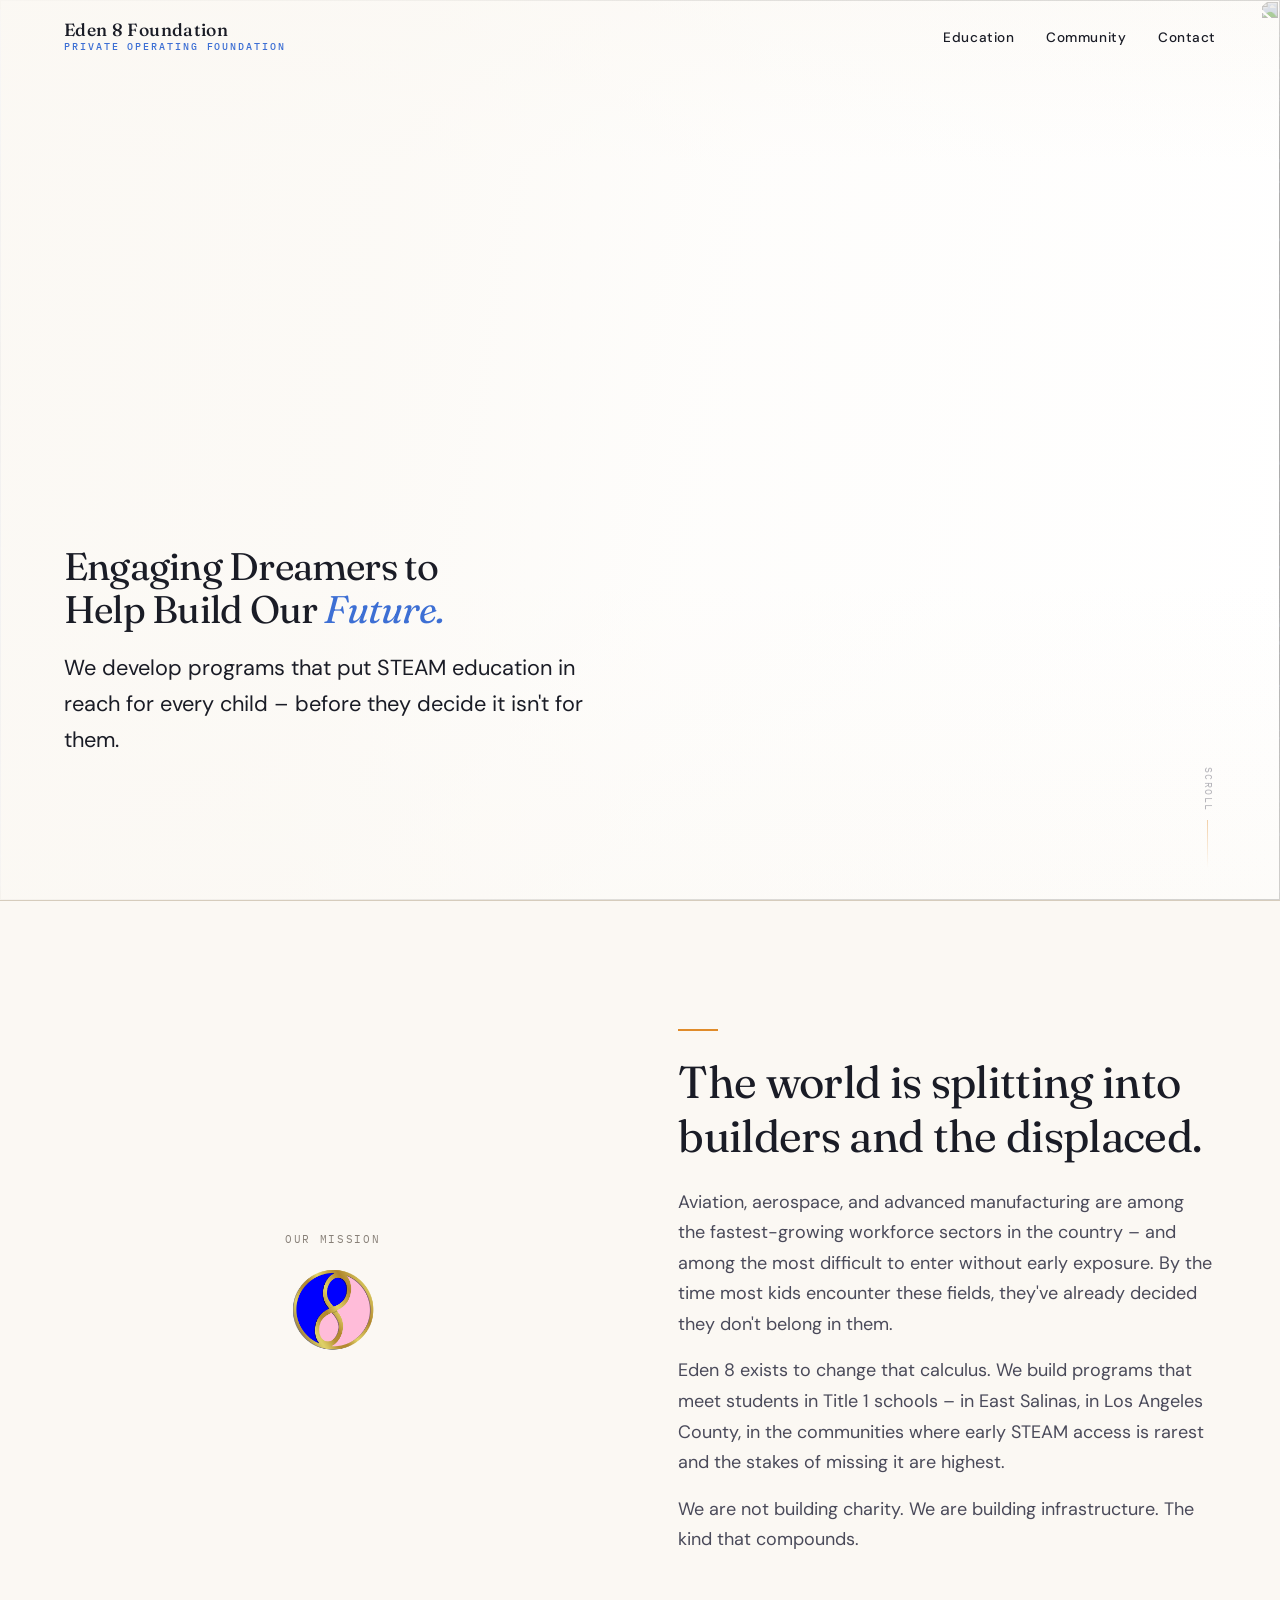
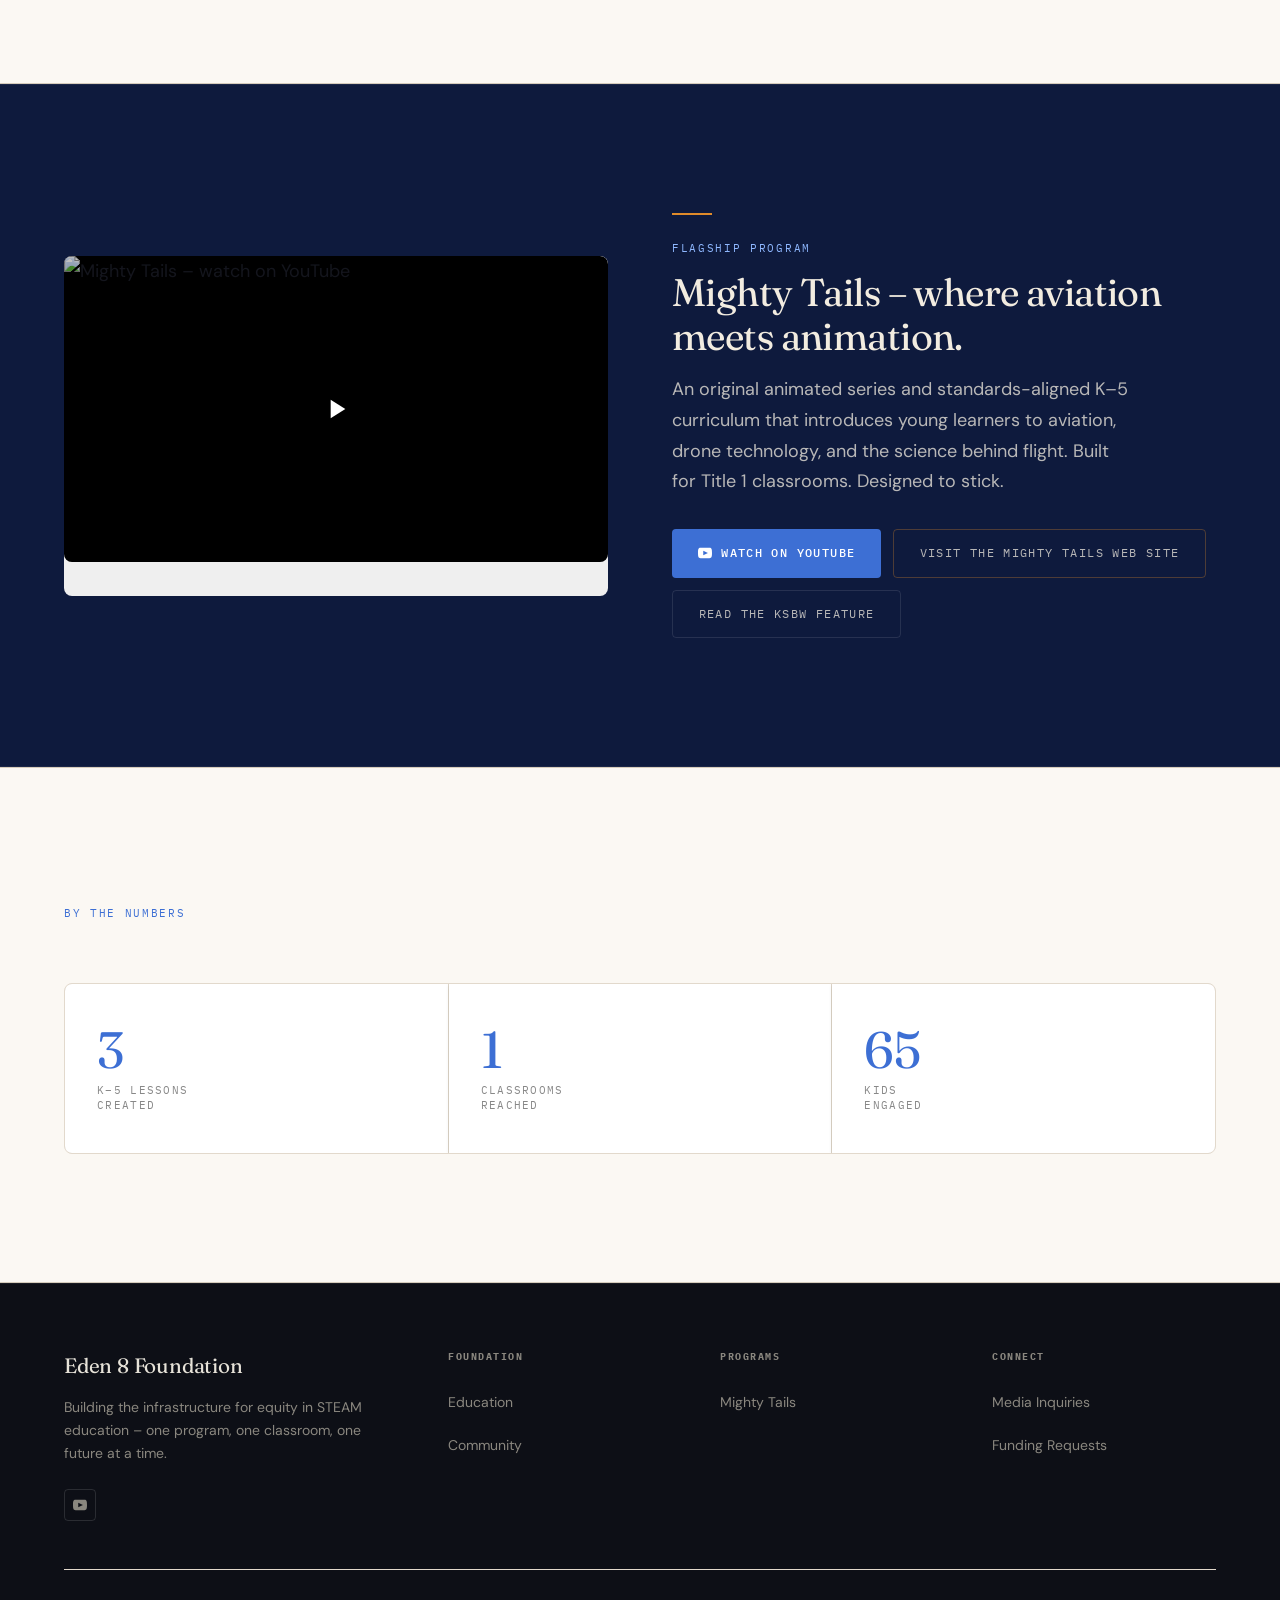
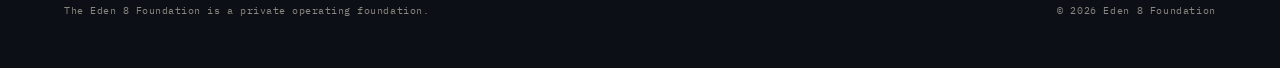
==== index.html @ 9e82f97e "Replace all em dashes with en dashes across all pages" ====
<!DOCTYPE html>
<html lang="en" data-theme="light">
<head>
  <meta charset="UTF-8" />
  <meta http-equiv="Cache-Control" content="no-cache, no-store, must-revalidate" />
  <meta http-equiv="Pragma" content="no-cache" />
  <meta http-equiv="Expires" content="0" />
  <meta name="viewport" content="width=device-width, initial-scale=1.0" />
  <title>Eden 8 Foundation – Building the Infrastructure for Equity in STEAM</title>
  <meta name="description" content="The Eden 8 Foundation is a private operating foundation developing programs to close the social equity gap in STEAM education. Home of Mighty Tails." />
  <link rel="canonical" href="https://j0nmichal.github.io/Eden8-dev-site/" />

  <!-- Open Graph -->
  <meta property="og:type" content="website" />
  <meta property="og:url" content="https://j0nmichal.github.io/Eden8-dev-site/" />
  <meta property="og:title" content="Eden 8 Foundation – Building the Infrastructure for Equity in STEAM" />
  <meta property="og:description" content="The Eden 8 Foundation is a private operating foundation developing programs to close the social equity gap in STEAM education. Home of Mighty Tails." />
  <meta property="og:image" content="https://j0nmichal.github.io/Eden8-dev-site/assets/images/og-home.jpg" />
  <meta property="og:site_name" content="Eden 8 Foundation" />

  <!-- Twitter Card -->
  <meta name="twitter:card" content="summary_large_image" />
  <meta name="twitter:title" content="Eden 8 Foundation – Building the Infrastructure for Equity in STEAM" />
  <meta name="twitter:description" content="The Eden 8 Foundation is a private operating foundation developing programs to close the social equity gap in STEAM education. Home of Mighty Tails." />
  <meta name="twitter:image" content="https://j0nmichal.github.io/Eden8-dev-site/assets/images/og-home.jpg" />

  <!-- JSON-LD: Organization -->
  <script type="application/ld+json">
  {
    "@context": "https://schema.org",
    "@type": "Organization",
    "name": "Eden 8 Foundation",
    "alternateName": "Eden8 Foundation",
    "url": "https://j0nmichal.github.io/Eden8-dev-site/",
    "description": "The Eden 8 Foundation is a private operating foundation developing programs to close the social equity gap in STEAM education. Home of Mighty Tails, an animated educational series for K–5 students in Title 1 schools.",
    "foundingDate": "2023",
    "areaServed": ["Monterey County, CA", "Los Angeles County, CA"],
    "knowsAbout": ["STEAM education", "aviation education", "education equity", "Title 1 schools"],
    "sameAs": [
      "https://www.youtube.com/@TheEden8Foundation"
    ],
    "contactPoint": [
      { "@type": "ContactPoint", "email": "press@eden8foundation.org", "contactType": "Press" },
      { "@type": "ContactPoint", "email": "education@eden8foundation.org", "contactType": "Education" },
      { "@type": "ContactPoint", "email": "partners@eden8foundation.org", "contactType": "Partnerships" }
    ],
    "subOrganization": {
      "@type": "CreativeWork",
      "name": "Mighty Tails",
      "url": "https://www.mightytails.education",
      "description": "Animated STEAM education series for K–5 students in Title 1 schools, focusing on aviation, aerospace, and workforce readiness."
    }
  }
  </script>

  <link rel="stylesheet" href="css/styles.css?v=19" />
  <link rel="icon" type="image/svg+xml" href="assets/favicon.svg" />
</head>
<body>

  <!-- ============================================================
       NAVIGATION
       ============================================================ -->
  <header>
    <nav class="nav" aria-label="Main navigation">
      <div class="container nav__inner">
        <a href="index.html" class="nav__logo" aria-label="Eden 8 Foundation home">
          Eden 8 Foundation
          <span>Private Operating Foundation</span>
        </a>
        <ul class="nav__links" role="list">
          <li><a href="education.html">Education</a></li>
          <li><a href="community.html">Community</a></li>
          <li><a href="contact.html">Contact</a></li>
        </ul>
        <button class="nav__toggle" aria-label="Toggle navigation" aria-expanded="false">
          <span></span><span></span><span></span>
        </button>
      </div>
    </nav>
  </header>

  <main>

    <!-- ============================================================
         HERO
         ============================================================ -->
    <section class="hero" aria-label="Hero">
      <!-- Background photo -->
      <div class="hero__bg" aria-hidden="true">
        <img
          src="assets/images/AdobeStock_597394517.jpeg"
          alt=""
          class="hero__bg-img"
          fetchpriority="high"
        />
        <div class="hero__bg-overlay"></div>
      </div>
      <!-- Particle layer on top of photo -->
      <canvas id="hero-canvas" aria-hidden="true"></canvas>
      <div class="container">
        <div class="hero__content">
          <h1 class="hero__headline">
            Engaging Dreamers to<br/>
            Help Build Our <em>Future.</em>
          </h1>
          <p class="hero__mission">
            We develop programs that put STEAM education in reach for every child – before they decide it isn't for them.
          </p>
        </div>
      </div>
      <div class="hero__scroll" aria-hidden="true">
        <span>Scroll</span>
      </div>
    </section>

    <!-- ============================================================
         MISSION BLOCK
         ============================================================ -->
    <section class="mission" aria-labelledby="mission-heading">
      <div class="container">
        <div class="mission__grid">
          <div class="mission__label-block">
            <span class="label">Our Mission</span>
            <img src="assets/images/TEF_Icon_small.png" alt="" class="mission__logo" aria-hidden="true" />
          </div>
          <div class="mission__body fade-up">
            <span class="rule-warm" aria-hidden="true"></span>
            <h2 id="mission-heading">The world is splitting into builders and the displaced.</h2>
            <p>
              Aviation, aerospace, and advanced manufacturing are among the fastest-growing workforce sectors in the country – and among the most difficult to enter without early exposure. By the time most kids encounter these fields, they've already decided they don't belong in them.
            </p>
            <p>
              Eden 8 exists to change that calculus. We build programs that meet students in Title 1 schools – in East Salinas, in Los Angeles County, in the communities where early STEAM access is rarest and the stakes of missing it are highest.
            </p>
            <p>
              We are not building charity. We are building infrastructure. The kind that compounds.
            </p>
          </div>
        </div>
      </div>
    </section>

    <!-- ============================================================
         PROGRAM SPOTLIGHT – MIGHTY TAILS
         ============================================================ -->
    <section class="spotlight" id="program" aria-labelledby="spotlight-heading">
      <div class="container">
        <div class="spotlight__inner">
          <div class="spotlight__media fade-up">
            <a href="https://youtu.be/93r0tbreb2U" target="_blank" rel="noopener" class="yt-thumb" aria-label="Watch Mighty Tails on YouTube">
              <img src="https://img.youtube.com/vi/93r0tbreb2U/maxresdefault.jpg" alt="Mighty Tails – watch on YouTube" loading="lazy" />
              <div class="yt-thumb__play" aria-hidden="true">
                <svg xmlns="http://www.w3.org/2000/svg" viewBox="0 0 24 24" fill="currentColor" width="28" height="28"><path d="M8 5v14l11-7z"/></svg>
              </div>
            </a>
          </div>
          <div class="spotlight__content fade-up fade-up-delay-2">
            <span class="spotlight__amber-rule" aria-hidden="true"></span>
            <span class="label label--accent" style="margin-block-end: 0.75rem; display: block;">Flagship Program</span>
            <h2 id="spotlight-heading">Mighty Tails – where aviation meets animation.</h2>
            <p>
              An original animated series and standards-aligned K–5 curriculum that introduces young learners to aviation, drone technology, and the science behind flight. Built for Title 1 classrooms. Designed to stick.
            </p>
            <div class="spotlight__ctas">
              <a href="https://www.youtube.com/@TheEden8Foundation" target="_blank" rel="noopener" class="btn btn--primary">
                <svg xmlns="http://www.w3.org/2000/svg" viewBox="0 0 24 24" fill="currentColor" aria-hidden="true"><path d="M19.615 3.184c-3.604-.246-11.631-.245-15.23 0-3.897.266-4.356 2.62-4.385 8.816.029 6.185.484 8.549 4.385 8.816 3.6.245 11.626.246 15.23 0 3.897-.266 4.356-2.62 4.385-8.816-.029-6.185-.484-8.549-4.385-8.816zm-10.615 12.816v-8l8 3.993-8 4.007z"/></svg>
                Watch on YouTube
              </a>
              <a href="https://www.mightytails.education" target="_blank" rel="noopener" class="btn btn--outline">
                Visit the Mighty Tails Web Site
              </a>
              <a href="https://www.ksbw.com" target="_blank" rel="noopener" class="btn btn--ghost">
                Read the KSBW Feature
              </a>
            </div>
          </div>
        </div>
      </div>
    </section>

    <!-- ============================================================
         BY THE NUMBERS
         ============================================================ -->
    <section class="stats" aria-labelledby="stats-heading">
      <div class="container">
        <div class="stats__header fade-up">
          <span class="label label--accent">By the Numbers</span>
        </div>
        <div class="stats__grid fade-up fade-up-delay-1" role="list">
          <div class="stat-card" role="listitem">
            <div class="stat-card__value">3</div>
            <div class="stat-card__label">K–5 Lessons<br/>Created</div>
          </div>
          <div class="stat-card" role="listitem">
            <div class="stat-card__value">1</div>
            <div class="stat-card__label">Classrooms<br/>Reached</div>
          </div>
          <div class="stat-card" role="listitem">
            <div class="stat-card__value">65</div>
            <div class="stat-card__label">Kids<br/>Engaged</div>
          </div>
        </div>
      </div>
    </section>


  </main>

  <!-- ============================================================
       FOOTER
       ============================================================ -->
  <footer class="footer" aria-label="Site footer">
    <div class="container">
      <div class="footer__inner">
        <div class="footer__brand">
          <h3>Eden 8 Foundation</h3>
          <p>Building the infrastructure for equity in STEAM education – one program, one classroom, one future at a time.</p>
          <nav class="footer__social" aria-label="Social links">
            <a href="https://www.youtube.com/@TheEden8Foundation" target="_blank" rel="noopener" aria-label="YouTube">
              <svg xmlns="http://www.w3.org/2000/svg" viewBox="0 0 24 24" fill="currentColor" width="14" height="14" aria-hidden="true"><path d="M19.615 3.184c-3.604-.246-11.631-.245-15.23 0-3.897.266-4.356 2.62-4.385 8.816.029 6.185.484 8.549 4.385 8.816 3.6.245 11.626.246 15.23 0 3.897-.266 4.356-2.62 4.385-8.816-.029-6.185-.484-8.549-4.385-8.816zm-10.615 12.816v-8l8 3.993-8 4.007z"/></svg>
            </a>
            <!-- Add LinkedIn/Instagram/X links once accounts are confirmed -->
          </nav>
        </div>
        <nav class="footer__nav" aria-label="Foundation">
          <h4>Foundation</h4>
          <ul role="list">
            <li><a href="education.html">Education</a></li>
            <li><a href="community.html">Community</a></li>
          </ul>
        </nav>
        <nav class="footer__nav" aria-label="Programs">
          <h4>Programs</h4>
          <ul role="list">
            <li><a href="https://www.mightytails.education" target="_blank" rel="noopener">Mighty Tails</a></li>
          </ul>
        </nav>
        <nav class="footer__nav" aria-label="Connect">
          <h4>Connect</h4>
          <ul role="list">
            <li><a href="contact.html#media">Media Inquiries</a></li>
            <li><a href="contact.html#funding">Funding Requests</a></li>
          </ul>
        </nav>
      </div>
      <div class="footer__bottom">
        <p class="footer__legal">
          The Eden 8 Foundation is a private operating foundation.
        </p>
        <p class="footer__copy">© 2026 Eden 8 Foundation</p>
      </div>
    </div>
  </footer>

  <script src="js/main.js?v=6" defer></script>
</body>
</html>
---- css/styles.css ----
/* ============================================================
   Eden 8 Foundation — Design System
   ============================================================ */

/* --- Fonts --- */
@import url('https://fonts.googleapis.com/css2?family=Fraunces:ital,opsz,wght@0,9..144,300;0,9..144,400;0,9..144,500;0,9..144,600;1,9..144,300;1,9..144,400&family=DM+Sans:wght@300;400;500;600&family=IBM+Plex+Mono:wght@400;500&display=swap');

/* --- Tokens --- */
:root {
  --bg-primary:     #0D0F16;
  --bg-secondary:   #12141D;
  --bg-surface:     #181B27;
  --bg-surface-alt: #1E2133;

  /* Light section palette */
  --bg-light:       #FBF8F3;
  --bg-light-alt:   #F4EFE6;

  --accent-eden:    #3D6FD4;   /* brighter, more confident blue */
  --accent-warm:    #E08B2A;   /* richer amber */
  --accent-gold:    #F5C842;   /* hopeful yellow — used sparingly for joy moments */
  --accent-dim:     rgba(61, 111, 212, 0.12);

  --text-primary:   #E6E2D8;
  --text-secondary: #8A877F;
  --text-cream:     #F2ECE0;
  --text-muted:     #545260;

  /* Light section text */
  --text-dark:      #1A1C26;
  --text-dark-sub:  #4A4A5A;

  --rule:           #1C1F2E;
  --rule-light:     #E2D9CC;
  --rule-warm:      rgba(224, 139, 42, 0.4);

  --font-display:   'Fraunces', Georgia, serif;
  --font-body:      'DM Sans', system-ui, sans-serif;
  --font-mono:      'IBM Plex Mono', 'Courier New', monospace;

  --max-w:          1280px;
  --gutter:         clamp(1.5rem, 5vw, 4rem);
  --section-gap:    clamp(5rem, 10vw, 9rem);

  --ease-out:       cubic-bezier(0.22, 1, 0.36, 1);
  --ease-in-out:    cubic-bezier(0.45, 0, 0.55, 1);

  --radius-sm:      4px;
  --radius-md:      8px;
  --radius-lg:      16px;
}

/* --- Light theme overrides --- */
[data-theme="light"] {
  --bg-primary:     #FFFFFF;
  --bg-secondary:   #F5F5F5;
  --bg-surface:     #EFEFEF;
  --bg-surface-alt: #E5E5E5;

  --bg-light:       #FFFFFF;
  --bg-light-alt:   #FBF8F3;

  --text-primary:   #1A1C26;
  --text-secondary: #4A4A5A;
  --text-cream:     #1A1C26;
  --text-muted:     #888078;

  --text-dark:      #1A1C26;
  --text-dark-sub:  #4A4A5A;

  --rule:           #E2D9CC;
  --rule-light:     #D6CCBC;
  --rule-warm:      rgba(224, 139, 42, 0.3);
}

[data-theme="light"] .section--alt,
[data-theme="light"] .spotlight {
  /* Re-scope text tokens to cream values for dark navy backgrounds */
  --text-cream:     #F2ECE0;
  --text-primary:   #F2ECE0;
  --text-secondary: rgba(242, 236, 224, 0.75);
  --text-muted:     rgba(242, 236, 224, 0.5);
  --text-dark:      #F2ECE0;
  --text-dark-sub:  rgba(242, 236, 224, 0.75);
  --bg-primary:     rgba(255, 255, 255, 0.06);
  --rule:           rgba(255, 255, 255, 0.1);
}

[data-theme="light"] .section--alt { background: #0E1A3D; }

/* Labels on dark navy sections: use lighter blue for contrast */
[data-theme="light"] .section--alt .label--accent,
[data-theme="light"] .spotlight .label--accent {
  color: #8FB8FF;
  border-color: rgba(143, 184, 255, 0.25);
}

[data-theme="light"] .nav.scrolled {
  background: rgba(251, 248, 243, 0.94);
}

[data-theme="light"] .nav__logo,
[data-theme="light"] .nav__links a {
  color: var(--text-dark);
}

/* Interior pages have dark navy heroes — flip nav to cream */
[data-theme="light"] body.dark-hero .nav__logo,
[data-theme="light"] body.dark-hero .nav__links a {
  color: #F2ECE0;
}
[data-theme="light"] body.dark-hero .nav__logo span {
  color: rgba(242, 236, 224, 0.55);
}

/* Scrolled nav has cream background — use dark text */
[data-theme="light"] .nav.scrolled .nav__logo,
[data-theme="light"] .nav.scrolled .nav__links a {
  color: var(--text-dark);
}
[data-theme="light"] .nav.scrolled .nav__logo span {
  color: var(--accent-eden);
}

[data-theme="light"] .nav__toggle span {
  background: var(--text-primary);
}

[data-theme="light"] .hero__bg-overlay {
  background:
    linear-gradient(
      100deg,
      rgba(251, 248, 243, 0.92) 0%,
      rgba(251, 248, 243, 0.75) 30%,
      rgba(251, 248, 243, 0.3) 55%,
      rgba(251, 248, 243, 0.0) 100%
    ),
    linear-gradient(
      to bottom,
      rgba(251, 248, 243, 0.55) 0%,
      transparent 18%
    ),
    linear-gradient(
      to top,
      rgba(251, 248, 243, 0.5) 0%,
      transparent 35%
    );
}

[data-theme="light"] .hero__headline,
[data-theme="light"] .hero__mission {
  color: #1A1C26;
  text-shadow: 0 1px 20px rgba(255,255,255,0.4);
}

[data-theme="light"] .mission__body h2 { color: var(--text-dark); }
[data-theme="light"] .mission__body p  { color: var(--text-dark-sub); }
[data-theme="light"] .mission__number  { color: var(--bg-surface); }

[data-theme="light"] .person-card {
  background: #fff;
  border-color: var(--rule);
}

[data-theme="light"] .person-card__photo { background: var(--bg-secondary); }
[data-theme="light"] .person-card__name  { color: var(--text-dark); }
[data-theme="light"] .person-card__bio   { color: var(--text-dark-sub); }

/* Footer stays dark regardless of theme */
[data-theme="light"] .footer {
  background: #0D0F16;
  border-top-color: rgba(255,255,255,0.06);
}
[data-theme="light"] .footer__brand h3 { color: #E6E2D8; }
[data-theme="light"] .footer__brand p  { color: #8A877F; }
[data-theme="light"] .footer__nav h4   { color: #8A877F; }
[data-theme="light"] .footer__nav a    { color: #8A877F; }
[data-theme="light"] .footer__social a { border-color: rgba(255,255,255,0.12); color: #8A877F; }
[data-theme="light"] .footer__legal,
[data-theme="light"] .footer__copy     { color: #8A877F; }

[data-theme="light"] .stat-card {
  background: #fff;
  box-shadow: 0 1px 4px rgba(0,0,0,0.08);
}

[data-theme="light"] .feature-card { background: #fff; --text-dark: #1A1C26; --text-dark-sub: rgba(26,28,38,0.65); }
[data-theme="light"] .feature-card h3 { color: #1A1C26; }
[data-theme="light"] .feature-card p  { color: rgba(26,28,38,0.65); }

[data-theme="light"] .contact-pathway { background: #fff; }
[data-theme="light"] .contact-pathway h3 { color: var(--text-dark); }
[data-theme="light"] .contact-pathway p  { color: var(--text-dark-sub); }

[data-theme="light"] .form-group input,
[data-theme="light"] .form-group select,
[data-theme="light"] .form-group textarea {
  background: #fff;
  border-color: var(--rule);
  color: var(--text-dark);
}

[data-theme="light"] .btn--ghost {
  border-color: var(--rule);
  color: var(--text-dark-sub);
}

[data-theme="light"] .page-hero h1 { color: #F2ECE0; }
[data-theme="light"] .page-hero__sub { color: rgba(242, 236, 224, 0.8); }
[data-theme="light"] .page-hero::before {
  background: linear-gradient(90deg, transparent, var(--accent-eden), transparent);
}

/* Theme transition */
body, .nav, .mission, .spotlight, .stats, .leadership,
.footer, .person-card, .stat-card, .feature-card,
.hero__bg-overlay, .section, .contact-pathway,
.form-group input, .form-group select, .form-group textarea {
  transition: background-color 0.35s ease, color 0.35s ease, border-color 0.35s ease;
}

/* --- Reset --- */
*, *::before, *::after { box-sizing: border-box; margin: 0; padding: 0; }
html { scroll-behavior: smooth; -webkit-font-smoothing: antialiased; }
body {
  background: var(--bg-primary);
  color: var(--text-primary);
  font-family: var(--font-body);
  font-size: clamp(1rem, 1.05rem + 0.1vw, 1.125rem);
  line-height: 1.7;
  overflow-x: hidden;
}
img, video { display: block; max-width: 100%; }
a { color: inherit; text-decoration: none; }
button { cursor: pointer; border: none; background: none; font: inherit; }

/* --- Utility --- */
.container {
  width: 100%;
  max-width: var(--max-w);
  margin-inline: auto;
  padding-inline: var(--gutter);
}

.label {
  font-family: var(--font-mono);
  font-size: 0.7rem;
  letter-spacing: 0.15em;
  text-transform: uppercase;
  color: var(--text-muted);
}

.label--accent { color: var(--accent-eden); }
.label--warm   { color: var(--accent-warm); }

.rule-warm {
  display: block;
  width: 2.5rem;
  height: 2px;
  background: var(--accent-warm);
  margin-block-end: 1.5rem;
}

.sr-only {
  position: absolute; width: 1px; height: 1px;
  padding: 0; margin: -1px; overflow: hidden;
  clip: rect(0,0,0,0); white-space: nowrap; border: 0;
}

/* --- Theme toggle button --- */
.theme-toggle {
  display: flex;
  align-items: center;
  gap: 0.45rem;
  padding: 0.45rem 0.85rem;
  border-radius: 2rem;
  border: 1px solid rgba(255,255,255,0.22);
  background: rgba(255,255,255,0.10);
  color: #E6E2D8;
  cursor: pointer;
  font-family: var(--font-mono);
  font-size: 0.62rem;
  letter-spacing: 0.1em;
  text-transform: uppercase;
  white-space: nowrap;
  flex-shrink: 0;
  transition: border-color 0.2s, background 0.2s, color 0.2s;
}

.theme-toggle:hover {
  border-color: var(--accent-warm);
  color: var(--accent-warm);
  background: rgba(224,139,42,0.12);
}

.theme-toggle svg { width: 13px; height: 13px; pointer-events: none; flex-shrink: 0; }

/* Show correct icon + label per theme */
.theme-toggle .icon-moon  { display: block; }
.theme-toggle .icon-sun   { display: none; }
.theme-toggle .lbl-dark   { display: inline; }
.theme-toggle .lbl-light  { display: none; }

[data-theme="light"] .theme-toggle .icon-moon  { display: none; }
[data-theme="light"] .theme-toggle .icon-sun   { display: block; }
[data-theme="light"] .theme-toggle .lbl-dark   { display: none; }
[data-theme="light"] .theme-toggle .lbl-light  { display: inline; }

[data-theme="light"] .theme-toggle {
  border-color: rgba(0,0,0,0.18);
  background: rgba(0,0,0,0.06);
  color: #1A1C26;
}
[data-theme="light"] .theme-toggle:hover {
  border-color: var(--accent-eden);
  color: var(--accent-eden);
  background: rgba(61,111,212,0.08);
}

/* --- Navigation --- */
.nav {
  position: fixed;
  top: 0; left: 0; right: 0;
  z-index: 100;
  padding-block: 1.25rem;
  transition: background 0.4s var(--ease-out), border-color 0.4s;
  border-bottom: 1px solid transparent;
}

.nav.scrolled {
  background: rgba(13, 15, 22, 0.92);
  backdrop-filter: blur(12px);
  -webkit-backdrop-filter: blur(12px);
  border-color: var(--rule);
}

.nav__inner {
  display: flex;
  align-items: center;
  justify-content: space-between;
  gap: 2rem;
}

.nav__logo {
  font-family: var(--font-display);
  font-size: 1.1rem;
  font-weight: 500;
  letter-spacing: 0.02em;
  color: var(--text-primary);
  display: flex;
  flex-direction: column;
  line-height: 1.1;
}

.nav__logo span {
  font-family: var(--font-mono);
  font-size: 0.6rem;
  letter-spacing: 0.2em;
  text-transform: uppercase;
  color: var(--accent-eden);
  margin-block-start: 0.15rem;
}

.nav__links {
  display: flex;
  align-items: center;
  gap: 2rem;
  list-style: none;
}

.nav__links a {
  font-size: 0.85rem;
  font-weight: 500;
  letter-spacing: 0.04em;
  color: var(--text-secondary);
  transition: color 0.2s;
  position: relative;
}

.nav__links a::after {
  content: '';
  position: absolute;
  bottom: -3px; left: 0; right: 0;
  height: 1px;
  background: #F4A7C3;
  transform: scaleX(0);
  transform-origin: left;
  transition: transform 0.3s var(--ease-out);
}

.nav__links a:hover,
.nav__links a.active { color: var(--text-primary); }
.nav__links a:hover::after,
.nav__links a.active::after { transform: scaleX(1); }

.nav__cta {
  font-family: var(--font-mono);
  font-size: 0.7rem;
  letter-spacing: 0.12em;
  text-transform: uppercase;
  padding: 0.6rem 1.2rem;
  border: 1px solid var(--accent-eden);
  color: var(--accent-eden);
  border-radius: var(--radius-sm);
  transition: background 0.2s, color 0.2s;
}

.nav__cta:hover {
  background: var(--accent-eden);
  color: var(--bg-primary);
}

.nav__toggle {
  display: none;
  flex-direction: column;
  gap: 5px;
  padding: 4px;
}

.nav__toggle span {
  display: block;
  width: 22px;
  height: 1.5px;
  background: var(--text-primary);
  transition: transform 0.3s, opacity 0.3s;
}

/* --- Buttons --- */
.btn {
  display: inline-flex;
  align-items: center;
  gap: 0.6rem;
  font-family: var(--font-mono);
  font-size: 0.72rem;
  letter-spacing: 0.12em;
  text-transform: uppercase;
  padding: 0.85rem 1.6rem;
  border-radius: var(--radius-sm);
  transition: all 0.25s var(--ease-out);
  white-space: nowrap;
}

.btn--primary {
  background: var(--accent-eden);
  color: #ffffff;
  font-weight: 500;
}
.btn--primary:hover {
  background: #5585E8;
  transform: translateY(-1px);
  box-shadow: 0 8px 24px rgba(61, 111, 212, 0.4);
}

.btn--outline {
  border: 1px solid var(--rule-warm);
  color: var(--text-secondary);
}
.btn--outline:hover {
  border-color: var(--accent-warm);
  color: var(--accent-warm);
}

.btn--ghost {
  color: var(--text-secondary);
  border: 1px solid var(--bg-surface-alt);
}
.btn--ghost:hover {
  border-color: var(--accent-eden);
  color: var(--accent-eden);
}

.btn svg {
  width: 14px;
  height: 14px;
  flex-shrink: 0;
}

/* ============================================================
   HERO
   ============================================================ */
.hero {
  position: relative;
  min-height: 100svh;
  display: flex;
  flex-direction: column;
  justify-content: flex-end;
  padding-block-end: clamp(4rem, 8vw, 7rem);
  overflow: hidden;
}

/* --- Photo background --- */
.hero__bg {
  position: absolute;
  inset: 0;
  z-index: 0;
}

.hero__bg-img {
  width: 100%;
  height: 100%;
  object-fit: cover;
  object-position: 60% 25%;
  filter: brightness(0.88);
  transform: scaleX(-1);
}

.hero__bg-overlay {
  position: absolute;
  inset: 0;
  background:
    linear-gradient(
      100deg,
      rgba(10, 12, 20, 0.72) 0%,
      rgba(10, 12, 20, 0.52) 28%,
      rgba(10, 12, 20, 0.18) 55%,
      rgba(10, 12, 20, 0.0) 100%
    ),
    linear-gradient(
      to bottom,
      rgba(10, 12, 20, 0.55) 0%,
      rgba(10, 12, 20, 0.15) 15%,
      transparent 30%
    ),
    linear-gradient(
      to top,
      rgba(10, 12, 20, 0.45) 0%,
      transparent 40%
    );
}

#hero-canvas {
  position: absolute;
  inset: 0;
  width: 100%;
  height: 100%;
  pointer-events: none;
  z-index: 1;
  /* Canvas particles read as a constellation over the dark left half */
  mix-blend-mode: screen;
  opacity: 0.6;
}

.hero__content {
  position: relative;
  z-index: 2;
  max-width: 520px;
}

.hero__scroll {
  z-index: 2;
}

.hero__eyebrow {
  margin-block-end: 2rem;
  display: flex;
  align-items: center;
  gap: 1rem;
}

.hero__eyebrow::before {
  content: '';
  display: block;
  width: 2rem;
  height: 1px;
  background: var(--accent-warm);
}

.hero__headline {
  font-family: var(--font-display);
  font-size: clamp(1.75rem, 3vw, 2.75rem);
  font-weight: 400;
  line-height: 1.1;
  letter-spacing: -0.02em;
  margin-block-end: 1.25rem;
  color: var(--text-cream);
  text-shadow: 0 2px 40px rgba(0, 0, 0, 0.5);
}

.hero__headline em {
  font-style: italic;
  color: var(--accent-eden);
}

.hero__mission {
  font-size: clamp(1.15rem, 1.7vw, 1.45rem);
  color: rgba(242, 236, 224, 0.8);
  max-width: 520px;
  line-height: 1.65;
  margin-block-end: 2.5rem;
  text-shadow: 0 1px 12px rgba(0,0,0,0.4);
}

.hero__actions {
  display: flex;
  gap: 1rem;
  flex-wrap: wrap;
}

.hero__scroll {
  position: absolute;
  bottom: 2rem;
  right: var(--gutter);
  z-index: 2;
  display: flex;
  flex-direction: column;
  align-items: center;
  gap: 0.5rem;
  opacity: 0.4;
}

.hero__scroll span {
  font-family: var(--font-mono);
  font-size: 0.6rem;
  letter-spacing: 0.15em;
  text-transform: uppercase;
  writing-mode: vertical-rl;
  color: var(--text-secondary);
}

.hero__scroll::after {
  content: '';
  display: block;
  width: 1px;
  height: 3rem;
  background: linear-gradient(to bottom, var(--accent-warm), transparent);
  animation: scrollPulse 2s ease-in-out infinite;
}

@keyframes scrollPulse {
  0%, 100% { opacity: 0.4; }
  50% { opacity: 1; }
}

/* ============================================================
   MISSION BLOCK
   ============================================================ */
.mission {
  padding-block: var(--section-gap);
  background: #FBF8F3;
  border-top: 1px solid var(--rule-light);
  border-bottom: 1px solid var(--rule-light);
}

.mission__grid {
  display: grid;
  grid-template-columns: 1fr 1fr;
  gap: clamp(3rem, 6vw, 6rem);
  align-items: center;
}

.mission__label-block {
  display: flex;
  flex-direction: column;
  align-items: center;
  gap: 1rem;
}

.mission__number {
  font-family: var(--font-display);
  font-size: clamp(5rem, 12vw, 10rem);
  font-weight: 300;
  line-height: 1;
  color: var(--rule-light);
  letter-spacing: -0.04em;
  user-select: none;
}

.mission__logo {
  width: clamp(60px, 7.5vw, 90px);
  height: auto;
  display: block;
  margin-inline: auto;
}

.mission__body h2 {
  font-family: var(--font-display);
  font-size: clamp(1.8rem, 3.5vw, 3rem);
  font-weight: 400;
  line-height: 1.2;
  letter-spacing: -0.015em;
  margin-block-end: 1.5rem;
  color: var(--text-dark);
}

.mission__body p {
  color: var(--text-dark-sub);
  margin-block-end: 1rem;
  max-width: 560px;
}

.mission__body p:last-of-type { margin-block-end: 0; }

/* ============================================================
   PROGRAM SPOTLIGHT
   ============================================================ */
.spotlight {
  padding-block: var(--section-gap);
  background: #0E1A3D;
  border-top: 1px solid rgba(255,255,255,0.06);
  border-bottom: 1px solid rgba(255,255,255,0.06);
}

.spotlight__inner {
  display: grid;
  grid-template-columns: 1fr 1fr;
  gap: clamp(3rem, 5vw, 5rem);
  align-items: center;
}

.spotlight__media {
  position: relative;
  aspect-ratio: 16/10;
  border-radius: var(--radius-md);
  overflow: hidden;
  background: var(--bg-surface);
}

.spotlight__media-placeholder {
  position: absolute;
  inset: 0;
  display: flex;
  flex-direction: column;
  align-items: center;
  justify-content: center;
  gap: 1rem;
  border: 1px solid var(--bg-surface-alt);
  border-radius: var(--radius-md);
}

.spotlight__media-placeholder .label {
  color: var(--text-muted);
}

.spotlight__play-icon {
  width: 3rem;
  height: 3rem;
  border-radius: 50%;
  border: 1px solid var(--accent-warm);
  display: flex;
  align-items: center;
  justify-content: center;
  color: var(--accent-warm);
}

.spotlight__media img {
  width: 100%;
  height: 100%;
  object-fit: cover;
  transition: transform 0.6s var(--ease-out);
}
.spotlight__media:hover img { transform: scale(1.03); }

.spotlight__amber-rule {
  display: block;
  width: 2.5rem;
  height: 2px;
  background: var(--accent-warm);
  margin-block-end: 1.5rem;
}

.spotlight__content h2 {
  font-family: var(--font-display);
  font-size: clamp(1.8rem, 3vw, 2.6rem);
  font-weight: 400;
  line-height: 1.15;
  letter-spacing: -0.015em;
  margin-block-end: 1rem;
  color: var(--text-cream);
}

.spotlight__content p {
  color: var(--text-secondary);
  margin-block-end: 2rem;
  max-width: 460px;
}

.spotlight__ctas {
  display: flex;
  flex-wrap: wrap;
  gap: 0.75rem;
}

/* ============================================================
   STATS
   ============================================================ */
.stats {
  padding-block: var(--section-gap);
  background: var(--bg-light-alt);
  border-top: 1px solid var(--rule-light);
  border-bottom: 1px solid var(--rule-light);
}

.stats__header {
  margin-block-end: 3.5rem;
}

.stats__grid {
  display: grid;
  grid-template-columns: repeat(3, 1fr);
  gap: 1px;
  background: var(--rule);
  border: 1px solid var(--rule);
  border-radius: var(--radius-md);
  overflow: hidden;
}

.stat-card {
  background: #fff;
  padding: 2.5rem 2rem;
  display: flex;
  flex-direction: column;
  gap: 0.5rem;
  transition: background 0.25s, box-shadow 0.25s;
  box-shadow: 0 1px 3px rgba(0,0,0,0.06);
}

.stat-card:hover {
  background: var(--bg-light);
  box-shadow: 0 4px 16px rgba(0,0,0,0.08);
}

.stat-card__value {
  font-family: var(--font-display);
  font-size: clamp(2.2rem, 4vw, 3.5rem);
  font-weight: 400;
  line-height: 1;
  color: var(--accent-eden);
  letter-spacing: -0.03em;
}

.stat-card__label {
  font-family: var(--font-mono);
  font-size: 0.68rem;
  letter-spacing: 0.12em;
  text-transform: uppercase;
  color: #888;
  line-height: 1.4;
}

/* ============================================================
   LEADERSHIP
   ============================================================ */
.leadership {
  padding-block: var(--section-gap);
  background: var(--bg-secondary);
  border-top: 1px solid var(--rule);
}

.leadership__header {
  display: flex;
  justify-content: space-between;
  align-items: flex-end;
  margin-block-end: 3.5rem;
  gap: 2rem;
  flex-wrap: wrap;
}

.leadership__header h2 {
  font-family: var(--font-display);
  font-size: clamp(1.6rem, 2.5vw, 2.2rem);
  font-weight: 400;
  letter-spacing: -0.01em;
  color: var(--text-cream);
}

.leadership__header p {
  color: var(--text-secondary);
  max-width: 380px;
  font-size: 0.9rem;
}

.people-grid {
  display: grid;
  grid-template-columns: repeat(3, 1fr);
  gap: 1.5rem;
}

.person-card {
  background: var(--bg-primary);
  border: 1px solid var(--rule);
  border-radius: var(--radius-md);
  overflow: hidden;
  transition: border-color 0.25s, transform 0.25s var(--ease-out);
}

.person-card:hover {
  border-color: var(--accent-eden);
  transform: translateY(-3px);
}

.person-card__photo {
  aspect-ratio: 1;
  background: var(--bg-surface);
  display: flex;
  align-items: center;
  justify-content: center;
  border-bottom: 1px solid var(--rule);
  position: relative;
  overflow: hidden;
}

.person-card__photo img {
  width: 100%;
  height: 100%;
  object-fit: cover;
}

.person-card__photo-placeholder {
  display: flex;
  flex-direction: column;
  align-items: center;
  justify-content: center;
  gap: 0.5rem;
  color: var(--text-muted);
  font-size: 0.75rem;
  font-family: var(--font-mono);
  letter-spacing: 0.08em;
}

.person-card__photo-placeholder svg {
  width: 2rem;
  height: 2rem;
  opacity: 0.3;
}

.person-card__body {
  padding: 1.5rem;
}

.person-card__role {
  font-family: var(--font-mono);
  font-size: 0.65rem;
  letter-spacing: 0.14em;
  text-transform: uppercase;
  color: var(--accent-warm);
  margin-block-end: 0.4rem;
}

.person-card__name {
  font-family: var(--font-display);
  font-size: 1.2rem;
  font-weight: 500;
  color: var(--text-cream);
  letter-spacing: -0.01em;
  margin-block-end: 0.75rem;
}

.person-card__credential {
  font-family: var(--font-mono);
  font-size: 0.65rem;
  letter-spacing: 0.1em;
  text-transform: uppercase;
  color: var(--accent-eden);
  margin-block-end: 0.75rem;
}

.person-card__bio {
  font-size: 0.85rem;
  color: var(--text-secondary);
  line-height: 1.6;
}

/* ============================================================
   PAGE HERO (interior pages)
   ============================================================ */
.page-hero {
  padding-block-start: clamp(8rem, 14vw, 12rem);
  padding-block-end: clamp(4rem, 7vw, 6rem);
  background: #0E1A3D;
  border-bottom: 1px solid rgba(244, 167, 195, 0.2);
  position: relative;
  overflow: hidden;
}

.page-hero::before {
  content: '';
  position: absolute;
  top: 0; left: 0; right: 0;
  height: 1px;
  background: linear-gradient(90deg, transparent, #F4A7C3, transparent);
}

.page-hero__label {
  margin-block-end: 1.5rem;
  display: flex;
  align-items: center;
  gap: 0.75rem;
}

.page-hero__label::before {
  content: '';
  display: block;
  width: 1.5rem;
  height: 1px;
  background: #F4A7C3;
}

.page-hero__label .label--accent {
  color: #F4A7C3;
  border-color: rgba(244, 167, 195, 0.3);
}

.page-hero h1 {
  font-family: var(--font-display);
  font-size: clamp(1.6rem, 3.2vw, 3rem);
  font-weight: 400;
  line-height: 1.05;
  letter-spacing: -0.02em;
  color: var(--text-cream);
  max-width: 520px;
  margin-block-end: 1.75rem;
  text-shadow: 0 2px 40px rgba(0,0,0,0.5);
}

.page-hero h1 em {
  font-style: italic;
  color: #F4A7C3;
}

.page-hero__sub {
  color: rgba(242, 236, 224, 0.8);
  max-width: 520px;
  font-size: clamp(1.15rem, 1.7vw, 1.45rem);
  line-height: 1.65;
}

.page-hero--photo {
  background-size: cover;
  background-position: center top;
  background-repeat: no-repeat;
}
.page-hero--photo::after {
  content: '';
  position: absolute;
  inset: 0;
  background: linear-gradient(
    105deg,
    rgba(14,26,61,0.92) 0%,
    rgba(14,26,61,0.75) 40%,
    rgba(14,26,61,0.40) 70%,
    rgba(14,26,61,0.10) 100%
  );
  z-index: 0;
}
.page-hero--photo .container { position: relative; z-index: 1; }

/* ============================================================
   SECTION — generic
   ============================================================ */
.section {
  padding-block: var(--section-gap);
}

.section--alt {
  background: var(--bg-secondary);
  border-top: 1px solid var(--rule);
  border-bottom: 1px solid var(--rule);
}

/* Light sections — warm cream background */
.section--light {
  background: var(--bg-light);
  border-top: 1px solid var(--rule-light);
  border-bottom: 1px solid var(--rule-light);
}

.section--light .section__header h2,
.section--light h2,
.section--light h3 {
  color: var(--text-dark);
}

.section--light .section__header p,
.section--light .prose p,
.section--light p {
  color: var(--text-dark-sub);
}

.section--light .label {
  color: var(--accent-eden);
}

.section--light .label--warm {
  color: var(--accent-warm);
}

.section--light .prose .lead {
  color: var(--text-dark);
}

.section--light .stat-card {
  background: #fff;
  box-shadow: 0 1px 3px rgba(0,0,0,0.06);
}

.section--light .stat-card:hover {
  background: var(--bg-light-alt);
}

.section--light .stat-card__label {
  color: #888;
}

.section--light .feature-card {
  background: #fff;
  box-shadow: 0 1px 4px rgba(0,0,0,0.07);
}

.section--light .feature-card:hover {
  background: var(--bg-light-alt);
}

.section--light .feature-card p {
  color: var(--text-dark-sub);
}

.section--light .feature-card h3 {
  color: var(--text-dark);
}

.section--light .rule-warm {
  background: var(--accent-warm);
}

.section--light .btn--ghost {
  border-color: #C8BEAF;
  color: var(--text-dark-sub);
}

.section--light .btn--ghost:hover {
  border-color: var(--accent-eden);
  color: var(--accent-eden);
}

.section--light .pullquote p {
  color: var(--text-dark);
}

.section--light .embed-container {
  border-color: var(--rule-light);
}

.section__header {
  margin-block-end: 3rem;
}

.section__header h2 {
  font-family: var(--font-display);
  font-size: clamp(1.8rem, 3.5vw, 3rem);
  font-weight: 400;
  line-height: 1.15;
  letter-spacing: -0.02em;
  color: var(--text-cream);
  margin-block-end: 1rem;
}

.section__header h2 em {
  font-style: italic;
  color: var(--accent-eden);
}

.section__header p {
  color: var(--text-secondary);
  max-width: 560px;
  font-size: 1rem;
}

/* ============================================================
   TWO-COLUMN CONTENT
   ============================================================ */
.two-col {
  display: grid;
  grid-template-columns: 1fr 1fr;
  gap: clamp(3rem, 5vw, 5rem);
  align-items: start;
}

.two-col--reversed .two-col__a { order: 2; }
.two-col--reversed .two-col__b { order: 1; }

.prose h3 {
  font-family: var(--font-display);
  font-size: clamp(1.3rem, 2vw, 1.75rem);
  font-weight: 400;
  line-height: 1.25;
  letter-spacing: -0.01em;
  color: var(--text-cream);
  margin-block-end: 1rem;
}

.prose p {
  color: var(--text-secondary);
  margin-block-end: 1rem;
  line-height: 1.75;
}

.prose p:last-child { margin-block-end: 0; }

.prose .lead {
  font-size: 1.1rem;
  color: var(--text-primary);
  margin-block-end: 1.5rem;
}

/* ============================================================
   PULLQUOTE
   ============================================================ */
.pullquote {
  border-left: 2px solid var(--accent-warm);
  padding-left: 2rem;
  margin-block: 2rem;
}

.pullquote p {
  font-family: var(--font-display);
  font-size: clamp(1.1rem, 1.8vw, 1.4rem);
  font-style: italic;
  color: var(--text-cream);
  line-height: 1.5;
  margin-block-end: 0.75rem !important;
}

.pullquote cite {
  font-family: var(--font-mono);
  font-size: 0.65rem;
  letter-spacing: 0.14em;
  text-transform: uppercase;
  color: var(--text-muted);
  font-style: normal;
}

/* ============================================================
   MEDIA EMBED
   ============================================================ */
.embed-container {
  position: relative;
  aspect-ratio: 16/9;
  border-radius: var(--radius-md);
  overflow: hidden;
  background: #000;
  border: none;
}

.embed-container iframe {
  position: absolute;
  inset: 0;
  width: 100%;
  height: 100%;
  border: none;
}

.yt-thumb {
  display: block;
  position: relative;
  aspect-ratio: 16/9;
  border-radius: var(--radius-md);
  overflow: hidden;
  background: #000;
}
.yt-thumb img {
  width: 100%;
  height: 100%;
  object-fit: cover;
  display: block;
  transition: transform 0.4s ease, filter 0.4s ease;
}
.yt-thumb__play {
  position: absolute;
  inset: 0;
  display: flex;
  align-items: center;
  justify-content: center;
  background: rgba(0,0,0,0.25);
  transition: background 0.3s;
}
.yt-thumb__play svg {
  width: 56px;
  height: 56px;
  background: rgba(0,0,0,0.65);
  border-radius: 50%;
  padding: 12px;
  color: #fff;
  transition: background 0.3s, transform 0.3s;
}
.yt-thumb:hover img { transform: scale(1.03); filter: brightness(0.85); }
.yt-thumb:hover .yt-thumb__play { background: rgba(0,0,0,0.1); }
.yt-thumb:hover .yt-thumb__play svg { background: var(--accent-eden); transform: scale(1.1); }

/* ============================================================
   FEATURE CARDS
   ============================================================ */
.feature-grid {
  display: grid;
  grid-template-columns: repeat(3, 1fr);
  gap: 1px;
  background: var(--rule);
  border: 1px solid var(--rule);
  border-radius: var(--radius-md);
  overflow: hidden;
  margin-block-start: 3rem;
}

.feature-card {
  background: var(--bg-primary);
  padding: 2.5rem 2rem;
  display: flex;
  flex-direction: column;
  gap: 1rem;
  transition: background 0.25s;
}
.feature-card:hover { background: var(--bg-secondary); }

.feature-card__icon {
  width: 2rem;
  height: 2rem;
  color: var(--accent-eden);
}

.feature-card h3 {
  font-family: var(--font-display);
  font-size: 1.15rem;
  font-weight: 400;
  color: var(--text-cream);
  letter-spacing: -0.01em;
}

.feature-card p {
  font-size: 0.9rem;
  color: var(--text-secondary);
  line-height: 1.65;
}

/* ============================================================
   CONTACT PAGE
   ============================================================ */
.contact-grid {
  display: grid;
  grid-template-columns: 1fr 1fr;
  gap: clamp(3rem, 5vw, 5rem);
}

.contact-pathways {
  display: flex;
  flex-direction: column;
  gap: 1.5rem;
}

.contact-pathway {
  padding: 2rem;
  border: 1px solid var(--rule);
  border-radius: var(--radius-md);
  display: flex;
  flex-direction: column;
  gap: 0.75rem;
  transition: border-color 0.25s, background 0.25s;
}

.contact-pathway:hover {
  border-color: var(--accent-eden);
  background: var(--bg-surface);
}

.contact-pathway__type {
  font-family: var(--font-mono);
  font-size: 0.65rem;
  letter-spacing: 0.16em;
  text-transform: uppercase;
  color: var(--accent-warm);
}

.contact-pathway h3 {
  font-family: var(--font-display);
  font-size: 1.15rem;
  font-weight: 400;
  color: var(--text-cream);
  letter-spacing: -0.01em;
}

.contact-pathway p {
  font-size: 0.875rem;
  color: var(--text-secondary);
  line-height: 1.6;
}

.contact-pathway a.pathway-link {
  font-family: var(--font-mono);
  font-size: 0.7rem;
  letter-spacing: 0.1em;
  color: var(--accent-eden);
  display: flex;
  align-items: center;
  gap: 0.4rem;
  transition: gap 0.2s;
}

.contact-pathway a.pathway-link:hover { gap: 0.7rem; }

/* Contact Form */
.contact-form {
  display: flex;
  flex-direction: column;
  gap: 1.25rem;
}

.form-group {
  display: flex;
  flex-direction: column;
  gap: 0.4rem;
}

.form-group label {
  font-family: var(--font-mono);
  font-size: 0.65rem;
  letter-spacing: 0.14em;
  text-transform: uppercase;
  color: var(--text-muted);
}

.form-group input,
.form-group select,
.form-group textarea {
  background: var(--bg-surface);
  border: 1px solid var(--bg-surface-alt);
  border-radius: var(--radius-sm);
  padding: 0.85rem 1rem;
  color: var(--text-primary);
  font-family: var(--font-body);
  font-size: 0.95rem;
  transition: border-color 0.2s;
  width: 100%;
  appearance: none;
  -webkit-appearance: none;
}

.form-group input:focus,
.form-group select:focus,
.form-group textarea:focus {
  outline: none;
  border-color: var(--accent-eden);
}

.form-group textarea { resize: vertical; min-height: 120px; }

.form-group select {
  background-image: url("data:image/svg+xml,%3Csvg xmlns='http://www.w3.org/2000/svg' width='12' height='8' viewBox='0 0 12 8'%3E%3Cpath d='M1 1l5 5 5-5' stroke='%235B7BC0' stroke-width='1.5' fill='none' stroke-linecap='round'/%3E%3C/svg%3E");
  background-repeat: no-repeat;
  background-position: right 1rem center;
  padding-right: 2.5rem;
}

.form-disclaimer {
  font-family: var(--font-mono);
  font-size: 0.65rem;
  letter-spacing: 0.05em;
  color: var(--text-muted);
  line-height: 1.6;
  padding-top: 0.5rem;
  border-top: 1px solid var(--rule);
}

/* ============================================================
   FOOTER
   ============================================================ */
.footer {
  border-top: 1px solid var(--rule);
  padding-block: 4rem 3rem;
}

.footer__inner {
  display: grid;
  grid-template-columns: 1.5fr 1fr 1fr 1fr;
  gap: 3rem;
  margin-block-end: 3rem;
}

.footer__brand h3 {
  font-family: var(--font-display);
  font-size: 1.3rem;
  font-weight: 400;
  color: var(--text-cream);
  letter-spacing: -0.01em;
  margin-block-end: 0.75rem;
}

.footer__brand p {
  font-size: 0.875rem;
  color: var(--text-secondary);
  line-height: 1.65;
  max-width: 300px;
  margin-block-end: 1.5rem;
}

.footer__social {
  display: flex;
  gap: 0.75rem;
}

.footer__social a {
  width: 2rem;
  height: 2rem;
  border: 1px solid var(--bg-surface-alt);
  border-radius: var(--radius-sm);
  display: flex;
  align-items: center;
  justify-content: center;
  color: var(--text-secondary);
  transition: border-color 0.2s, color 0.2s;
}

.footer__social a:hover {
  border-color: var(--accent-warm);
  color: var(--accent-warm);
}

.footer__nav h4 {
  font-family: var(--font-mono);
  font-size: 0.65rem;
  letter-spacing: 0.15em;
  text-transform: uppercase;
  color: var(--text-muted);
  margin-block-end: 1.25rem;
}

.footer__nav ul {
  list-style: none;
  display: flex;
  flex-direction: column;
  gap: 0.75rem;
}

.footer__nav a {
  font-size: 0.875rem;
  color: var(--text-secondary);
  transition: color 0.2s;
}

.footer__nav a:hover { color: #F4A7C3; }

.footer__bottom {
  border-top: 1px solid var(--rule);
  padding-top: 2rem;
  display: flex;
  justify-content: space-between;
  align-items: flex-start;
  gap: 2rem;
  flex-wrap: wrap;
}

.footer__legal {
  font-family: var(--font-mono);
  font-size: 0.65rem;
  letter-spacing: 0.05em;
  color: var(--text-muted);
  line-height: 1.7;
  max-width: 540px;
}

.footer__copy {
  font-family: var(--font-mono);
  font-size: 0.65rem;
  letter-spacing: 0.06em;
  color: var(--text-muted);
  white-space: nowrap;
}

/* ============================================================
   FADE-IN ANIMATION
   ============================================================ */
.fade-up {
  opacity: 0;
  transform: translateY(24px);
  transition: opacity 0.7s var(--ease-out), transform 0.7s var(--ease-out);
}

.fade-up.in-view {
  opacity: 1;
  transform: translateY(0);
}

.fade-up-delay-1 { transition-delay: 0.1s; }
.fade-up-delay-2 { transition-delay: 0.2s; }
.fade-up-delay-3 { transition-delay: 0.3s; }
.fade-up-delay-4 { transition-delay: 0.4s; }

/* ============================================================
   RESPONSIVE
   ============================================================ */
@media (max-width: 1024px) {
  .stats__grid { grid-template-columns: repeat(3, 1fr); }
  .footer__inner { grid-template-columns: 1fr 1fr; }
}

@media (max-width: 768px) {
  .nav__links, .nav__cta { display: none; }
  .nav__toggle { display: flex; }
  .nav.open .nav__links {
    display: flex;
    flex-direction: column;
    position: fixed;
    inset: 0;
    background: var(--bg-primary);
    align-items: center;
    justify-content: center;
    gap: 2.5rem;
    font-size: 1.2rem;
    z-index: 99;
  }
  .nav.open .nav__cta { display: inline-flex; }

  .mission__grid,
  .spotlight__inner,
  .two-col,
  .contact-grid { grid-template-columns: 1fr; }

  .two-col--reversed .two-col__a,
  .two-col--reversed .two-col__b { order: unset; }

  .mission__number { display: none; }
  .people-grid { grid-template-columns: 1fr 1fr; }
  .feature-grid { grid-template-columns: 1fr; }
  .footer__inner { grid-template-columns: 1fr; gap: 2rem; }
  .hero__scroll { display: none; }

  .stats__grid { grid-template-columns: repeat(3, 1fr); }

  .leadership__header { flex-direction: column; align-items: flex-start; }
}

@media (max-width: 480px) {
  .people-grid { grid-template-columns: 1fr; }
  .stats__grid { grid-template-columns: 1fr; }
  .footer__bottom { flex-direction: column; }
  .spotlight__ctas { flex-direction: column; }
  .hero__actions { flex-direction: column; }
}

/* ============================================================
   REDUCED MOTION
   ============================================================ */
@media (prefers-reduced-motion: reduce) {
  *, *::before, *::after {
    animation-duration: 0.01ms !important;
    transition-duration: 0.01ms !important;
  }
  #hero-canvas { display: none; }
  .hero__scroll { display: none; }
  .fade-up { opacity: 1; transform: none; }
}

/* Focus visible */
:focus-visible {
  outline: 2px solid var(--accent-eden);
  outline-offset: 3px;
  border-radius: var(--radius-sm);
}
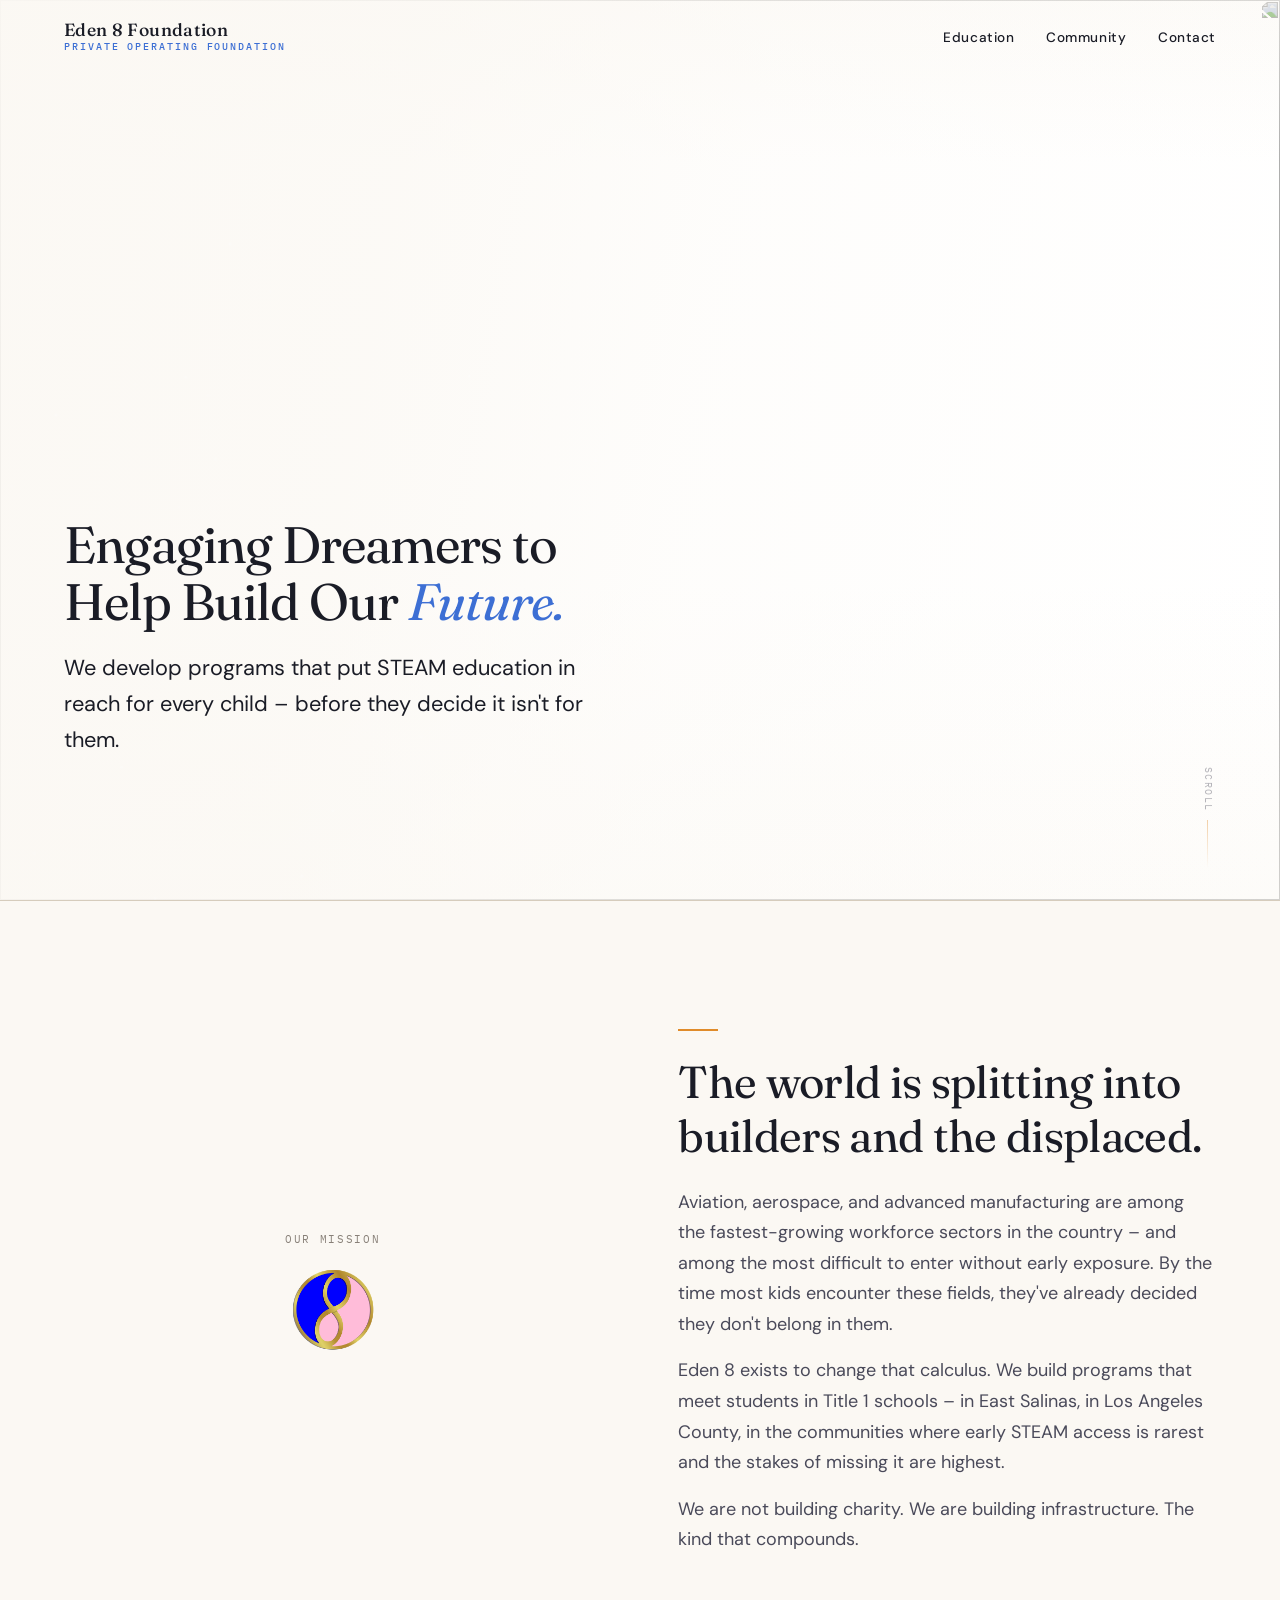
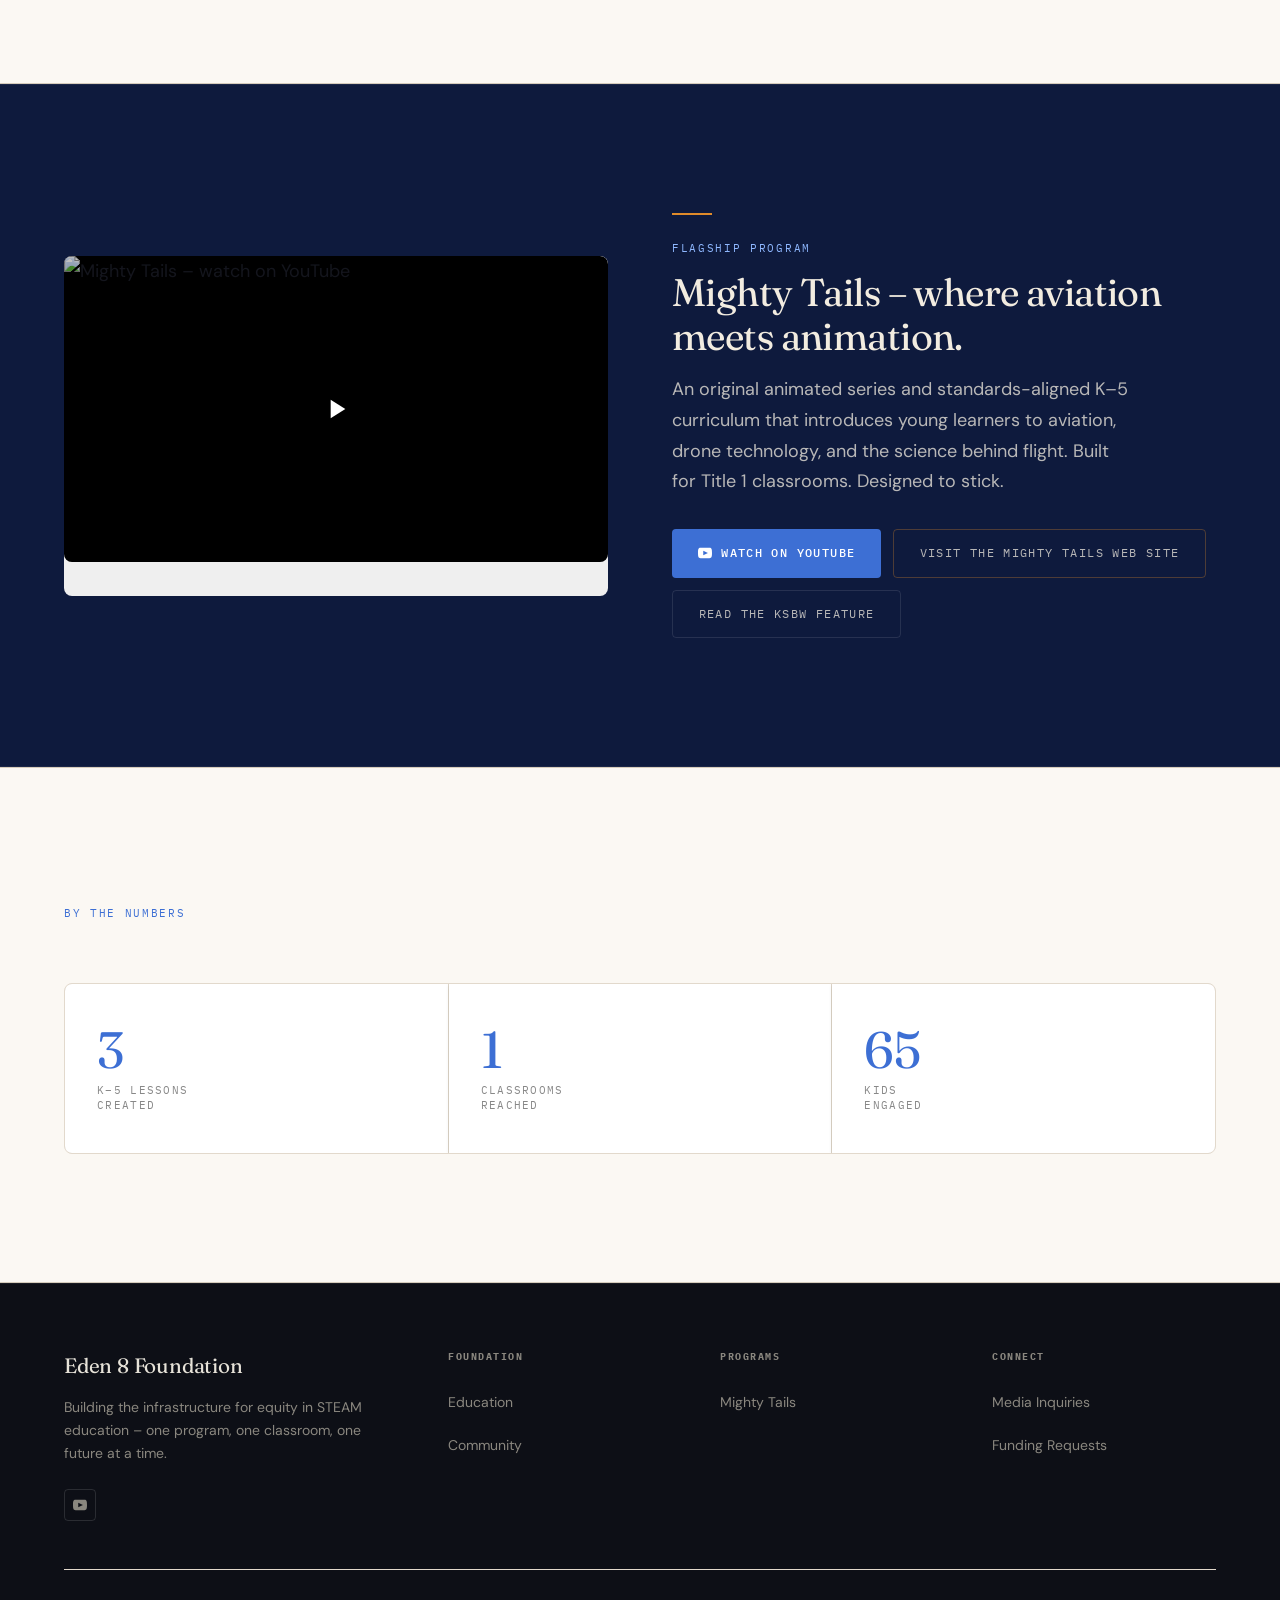
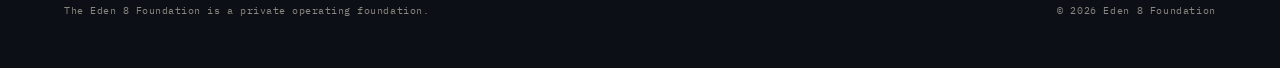
==== commit dfd99943: "Increase home hero headline size" ====
--- a/index.html
+++ b/index.html
@@ -53,7 +53,7 @@
   }
   </script>
 
-  <link rel="stylesheet" href="css/styles.css?v=19" />
+  <link rel="stylesheet" href="css/styles.css?v=20" />
   <link rel="icon" type="image/svg+xml" href="assets/favicon.svg" />
 </head>
 <body>
--- a/css/styles.css
+++ b/css/styles.css
@@ -567,7 +567,7 @@
 
 .hero__headline {
   font-family: var(--font-display);
-  font-size: clamp(1.75rem, 3vw, 2.75rem);
+  font-size: clamp(2.25rem, 4vw, 3.75rem);
   font-weight: 400;
   line-height: 1.1;
   letter-spacing: -0.02em;
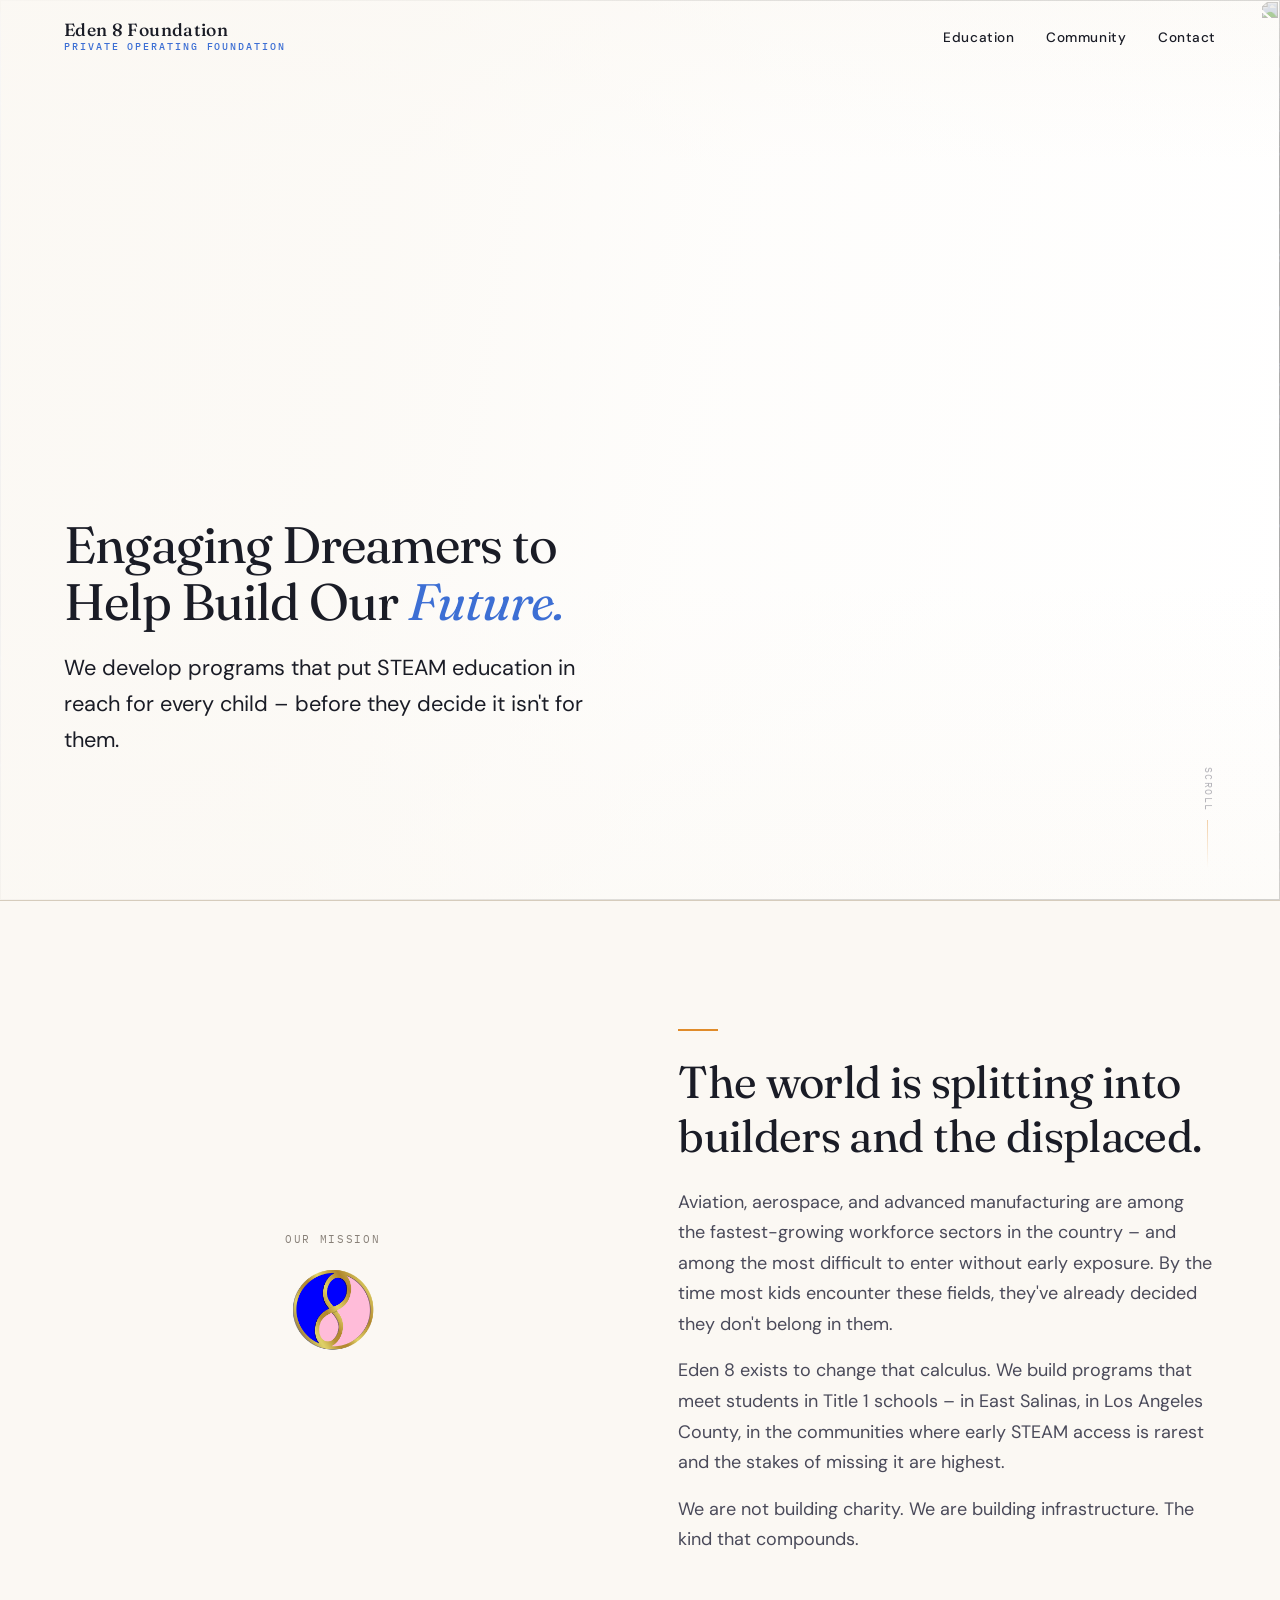
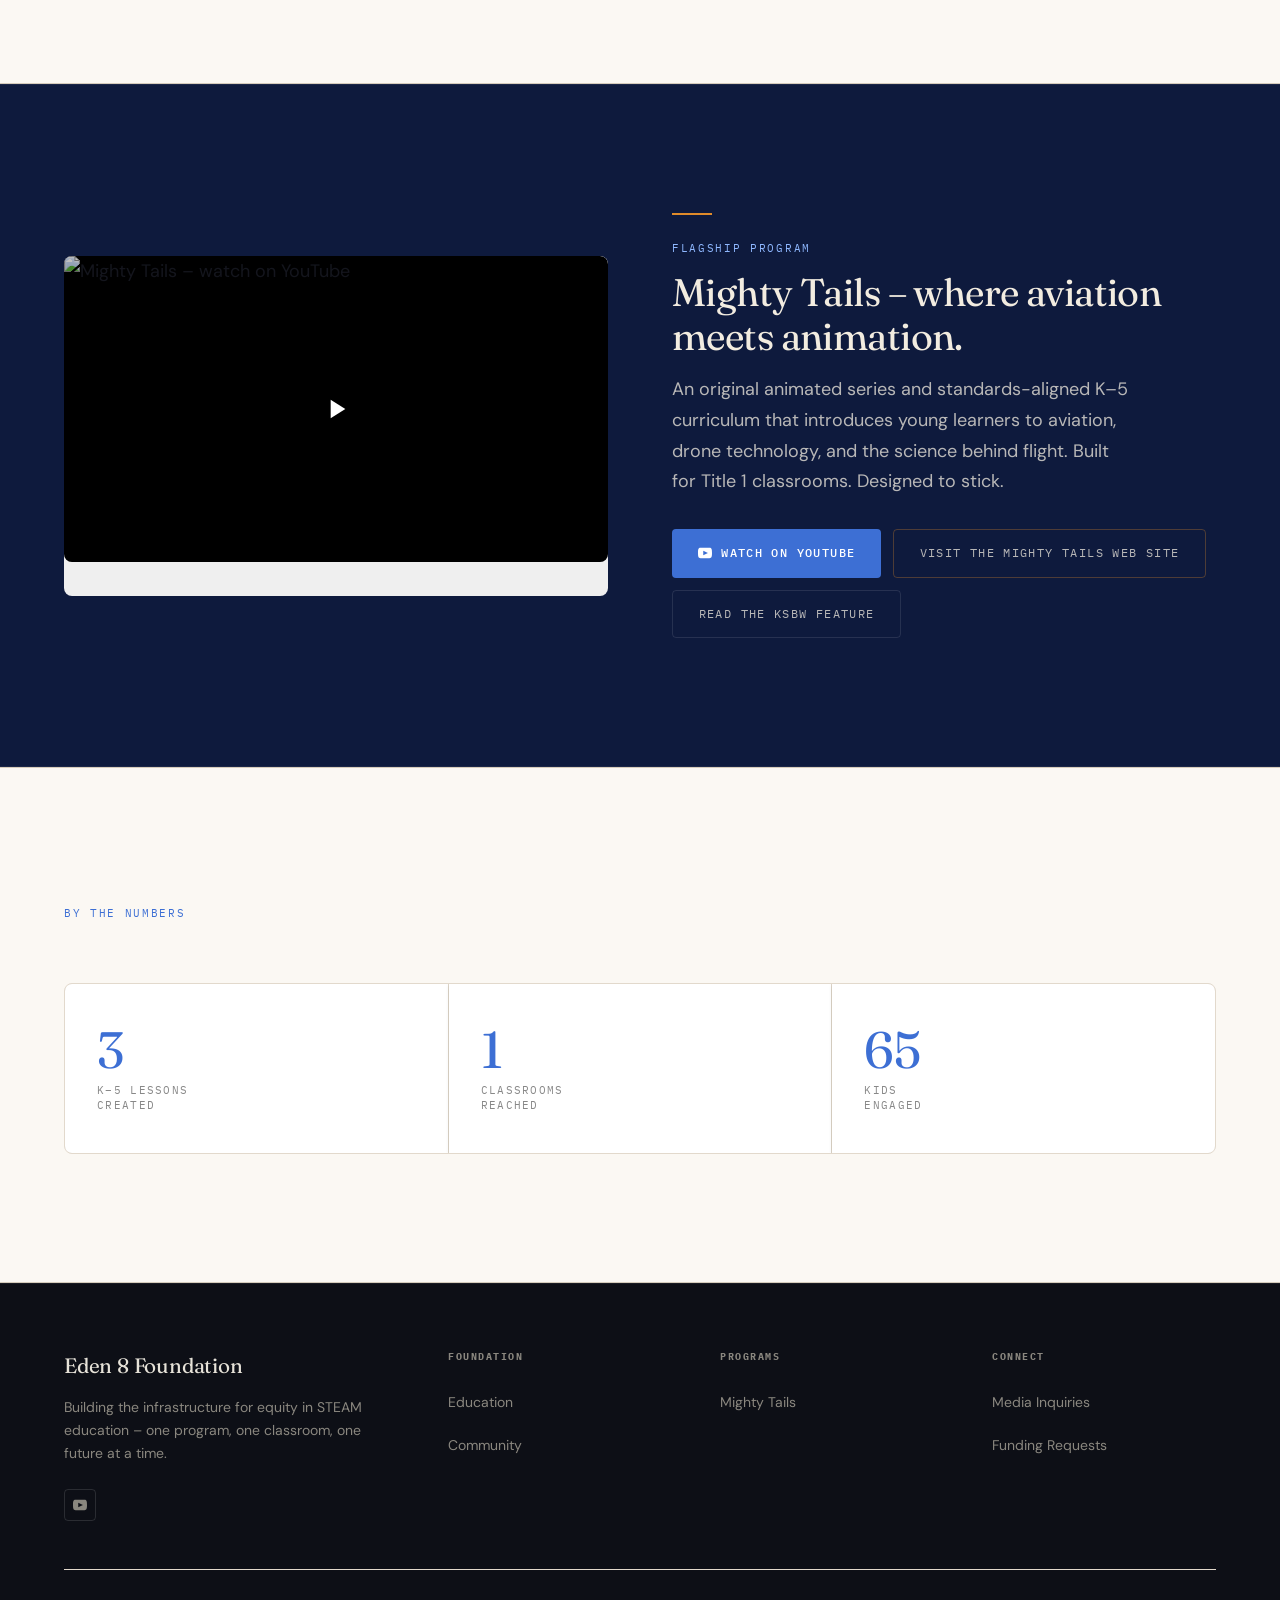
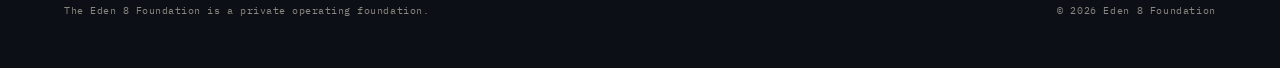
==== commit d9a9146b: "Remove hard break in hero headline — fix orphan 'to' on mobile" ====
--- a/index.html
+++ b/index.html
@@ -101,8 +101,7 @@
       <div class="container">
         <div class="hero__content">
           <h1 class="hero__headline">
-            Engaging Dreamers to<br/>
-            Help Build Our <em>Future.</em>
+            Engaging Dreamers to Help Build Our <em>Future.</em>
           </h1>
           <p class="hero__mission">
             We develop programs that put STEAM education in reach for every child – before they decide it isn't for them.
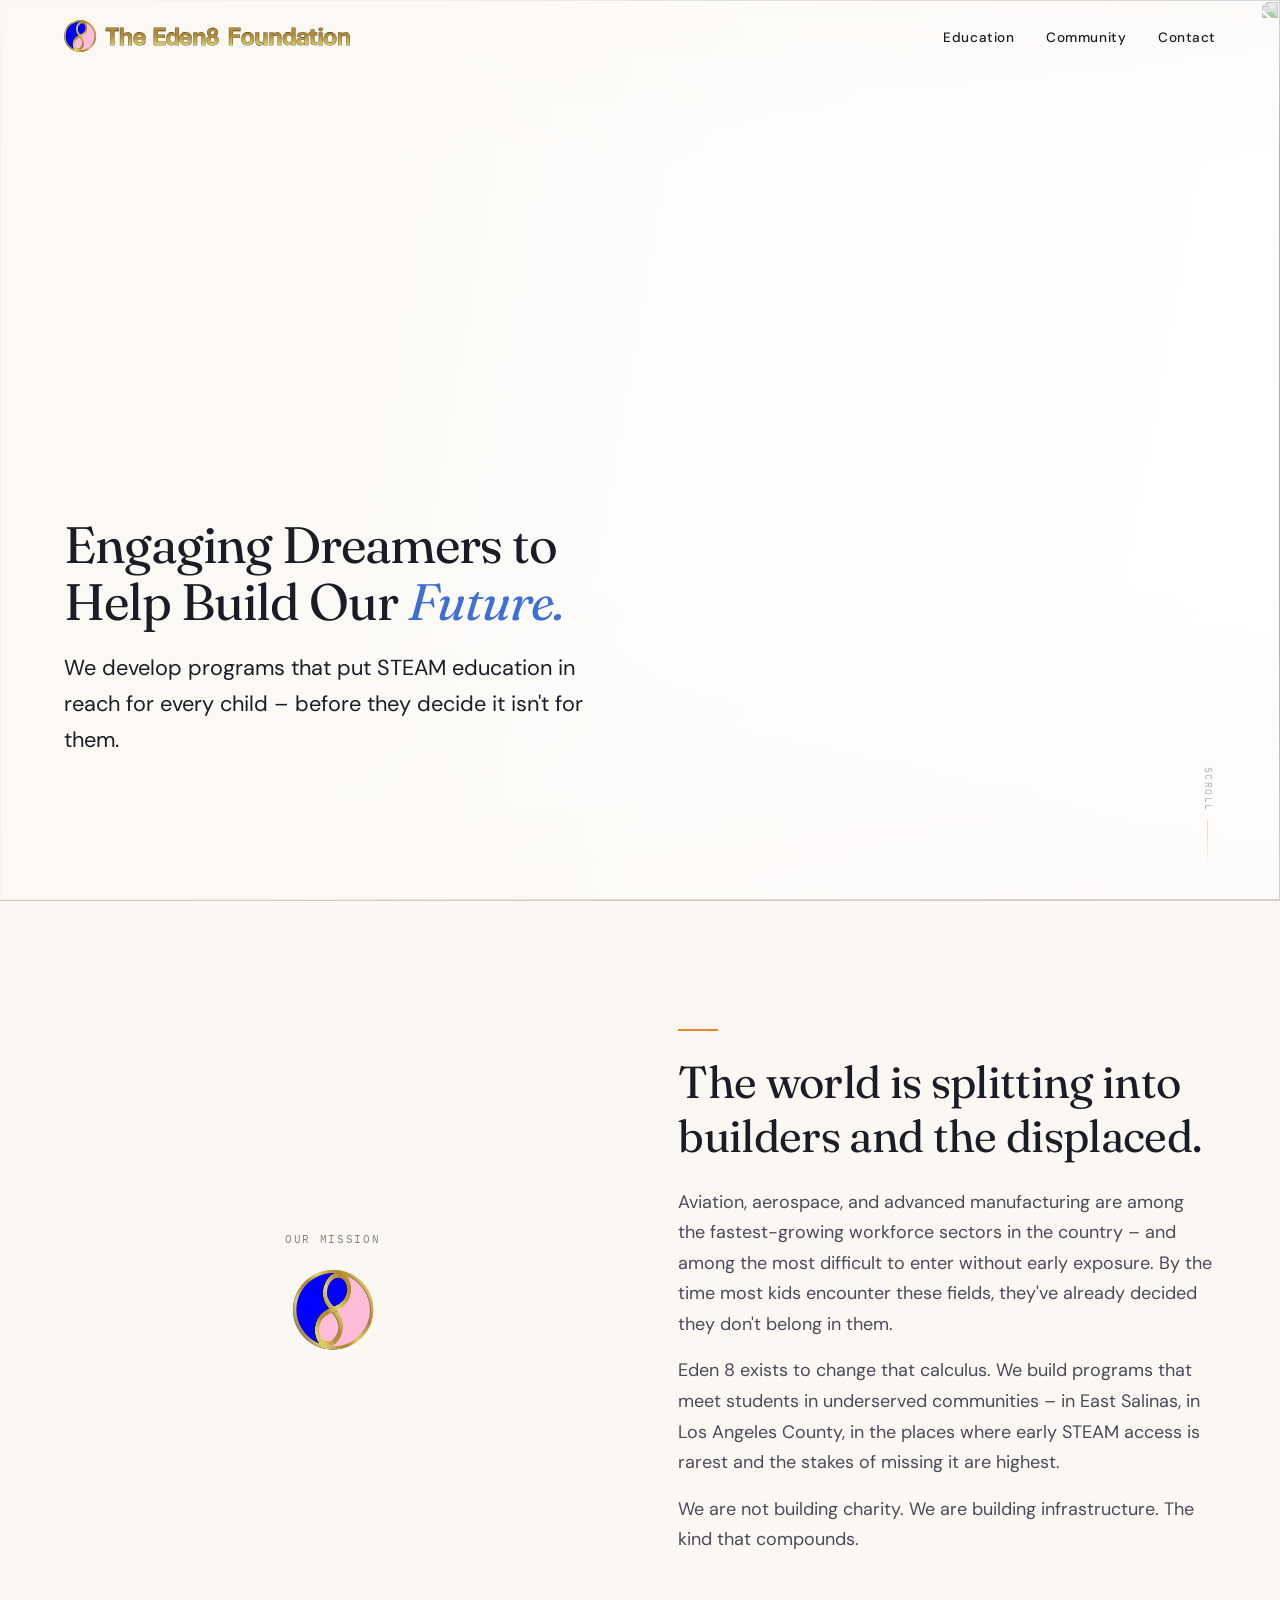
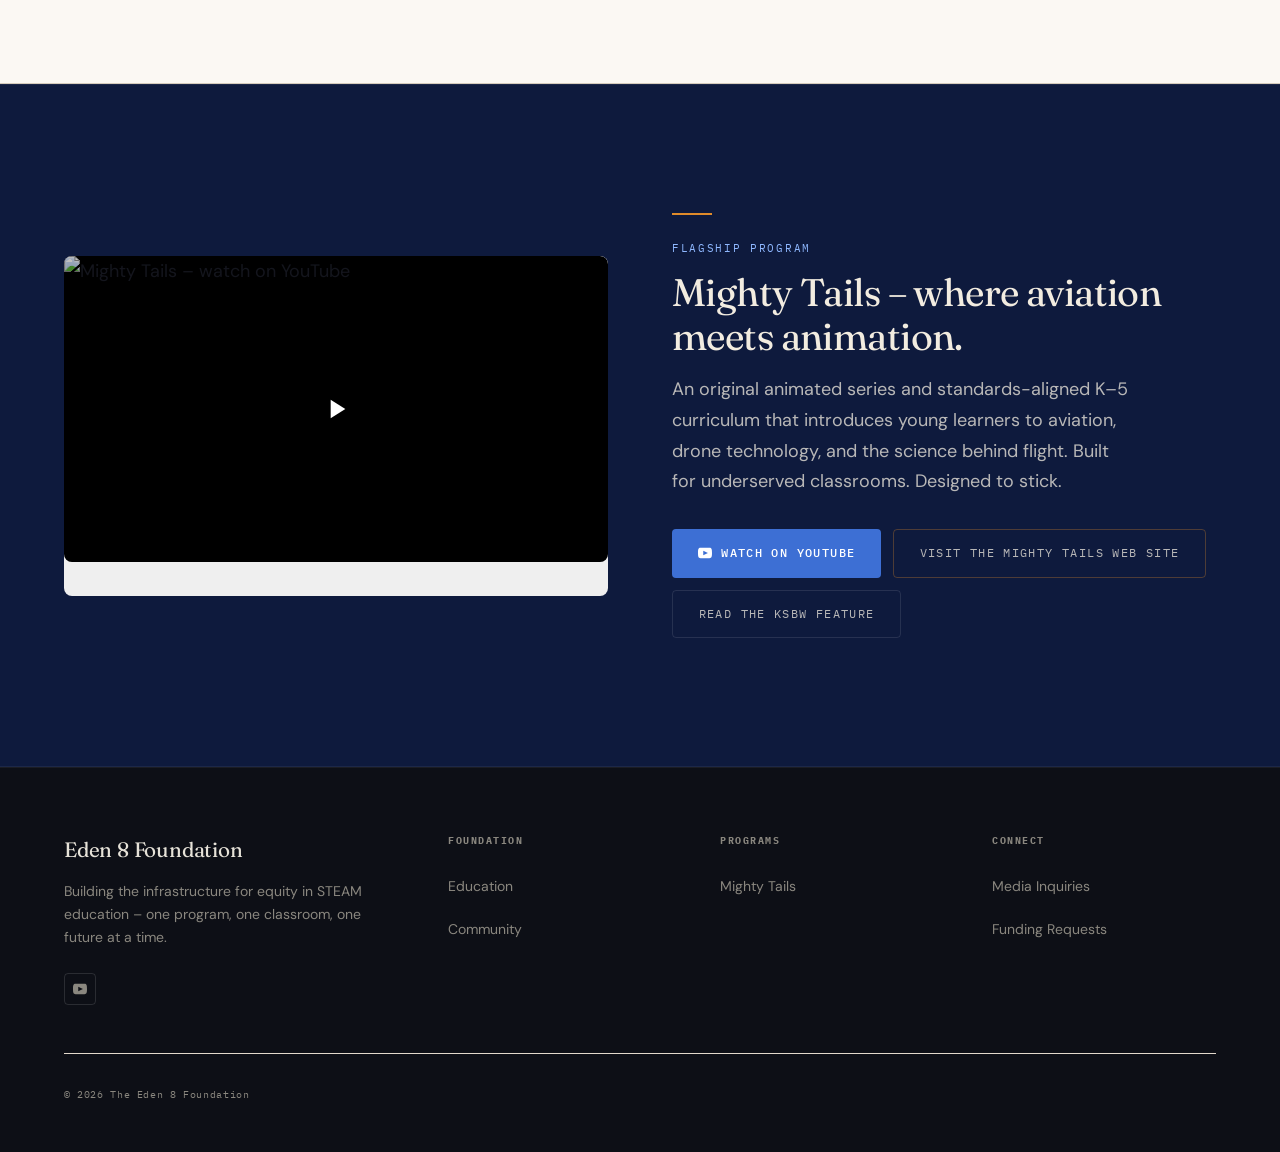
==== commit 19ab1a37: "Logo in nav, remove 'Private Operating Foundation' subtitle, replace Title 1 with underserved, remov" ====
--- a/index.html
+++ b/index.html
@@ -32,10 +32,10 @@
     "name": "Eden 8 Foundation",
     "alternateName": "Eden8 Foundation",
     "url": "https://j0nmichal.github.io/Eden8-dev-site/",
-    "description": "The Eden 8 Foundation is a private operating foundation developing programs to close the social equity gap in STEAM education. Home of Mighty Tails, an animated educational series for K–5 students in Title 1 schools.",
+    "description": "The Eden 8 Foundation is a private operating foundation developing programs to close the social equity gap in STEAM education. Home of Mighty Tails, an animated educational series for K–5 students in underserved schools.",
     "foundingDate": "2023",
     "areaServed": ["Monterey County, CA", "Los Angeles County, CA"],
-    "knowsAbout": ["STEAM education", "aviation education", "education equity", "Title 1 schools"],
+    "knowsAbout": ["STEAM education", "aviation education", "education equity", "underserved schools"],
     "sameAs": [
       "https://www.youtube.com/@TheEden8Foundation"
     ],
@@ -48,12 +48,12 @@
       "@type": "CreativeWork",
       "name": "Mighty Tails",
       "url": "https://www.mightytails.education",
-      "description": "Animated STEAM education series for K–5 students in Title 1 schools, focusing on aviation, aerospace, and workforce readiness."
+      "description": "Animated STEAM education series for K–5 students in underserved schools, focusing on aviation, aerospace, and workforce readiness."
     }
   }
   </script>
 
-  <link rel="stylesheet" href="css/styles.css?v=20" />
+  <link rel="stylesheet" href="css/styles.css?v=21" />
   <link rel="icon" type="image/svg+xml" href="assets/favicon.svg" />
 </head>
 <body>
@@ -64,9 +64,8 @@
   <header>
     <nav class="nav" aria-label="Main navigation">
       <div class="container nav__inner">
-        <a href="index.html" class="nav__logo" aria-label="Eden 8 Foundation home">
-          Eden 8 Foundation
-          <span>Private Operating Foundation</span>
+        <a href="index.html" class="nav__logo" aria-label="The Eden 8 Foundation home">
+          <img src="assets/images/TEF_LogoIcon_HorizontalWide.svg" alt="The Eden 8 Foundation" height="32" style="display:block;">
         </a>
         <ul class="nav__links" role="list">
           <li><a href="education.html">Education</a></li>
@@ -130,7 +129,7 @@
               Aviation, aerospace, and advanced manufacturing are among the fastest-growing workforce sectors in the country – and among the most difficult to enter without early exposure. By the time most kids encounter these fields, they've already decided they don't belong in them.
             </p>
             <p>
-              Eden 8 exists to change that calculus. We build programs that meet students in Title 1 schools – in East Salinas, in Los Angeles County, in the communities where early STEAM access is rarest and the stakes of missing it are highest.
+              Eden 8 exists to change that calculus. We build programs that meet students in underserved communities – in East Salinas, in Los Angeles County, in the places where early STEAM access is rarest and the stakes of missing it are highest.
             </p>
             <p>
               We are not building charity. We are building infrastructure. The kind that compounds.
@@ -159,7 +158,7 @@
             <span class="label label--accent" style="margin-block-end: 0.75rem; display: block;">Flagship Program</span>
             <h2 id="spotlight-heading">Mighty Tails – where aviation meets animation.</h2>
             <p>
-              An original animated series and standards-aligned K–5 curriculum that introduces young learners to aviation, drone technology, and the science behind flight. Built for Title 1 classrooms. Designed to stick.
+              An original animated series and standards-aligned K–5 curriculum that introduces young learners to aviation, drone technology, and the science behind flight. Built for underserved classrooms. Designed to stick.
             </p>
             <div class="spotlight__ctas">
               <a href="https://www.youtube.com/@TheEden8Foundation" target="_blank" rel="noopener" class="btn btn--primary">
@@ -181,27 +180,6 @@
     <!-- ============================================================
          BY THE NUMBERS
          ============================================================ -->
-    <section class="stats" aria-labelledby="stats-heading">
-      <div class="container">
-        <div class="stats__header fade-up">
-          <span class="label label--accent">By the Numbers</span>
-        </div>
-        <div class="stats__grid fade-up fade-up-delay-1" role="list">
-          <div class="stat-card" role="listitem">
-            <div class="stat-card__value">3</div>
-            <div class="stat-card__label">K–5 Lessons<br/>Created</div>
-          </div>
-          <div class="stat-card" role="listitem">
-            <div class="stat-card__value">1</div>
-            <div class="stat-card__label">Classrooms<br/>Reached</div>
-          </div>
-          <div class="stat-card" role="listitem">
-            <div class="stat-card__value">65</div>
-            <div class="stat-card__label">Kids<br/>Engaged</div>
-          </div>
-        </div>
-      </div>
-    </section>
 
 
   </main>
@@ -244,10 +222,7 @@
         </nav>
       </div>
       <div class="footer__bottom">
-        <p class="footer__legal">
-          The Eden 8 Foundation is a private operating foundation.
-        </p>
-        <p class="footer__copy">© 2026 Eden 8 Foundation</p>
+        <p class="footer__copy">© 2026 The Eden 8 Foundation</p>
       </div>
     </div>
   </footer>
--- a/css/styles.css
+++ b/css/styles.css
@@ -342,23 +342,14 @@
 }
 
 .nav__logo {
-  font-family: var(--font-display);
-  font-size: 1.1rem;
-  font-weight: 500;
-  letter-spacing: 0.02em;
-  color: var(--text-primary);
-  display: flex;
-  flex-direction: column;
-  line-height: 1.1;
-}
-
-.nav__logo span {
-  font-family: var(--font-mono);
-  font-size: 0.6rem;
-  letter-spacing: 0.2em;
-  text-transform: uppercase;
-  color: var(--accent-eden);
-  margin-block-start: 0.15rem;
+  display: flex;
+  align-items: center;
+}
+
+.nav__logo img {
+  height: 32px;
+  width: auto;
+  display: block;
 }
 
 .nav__links {
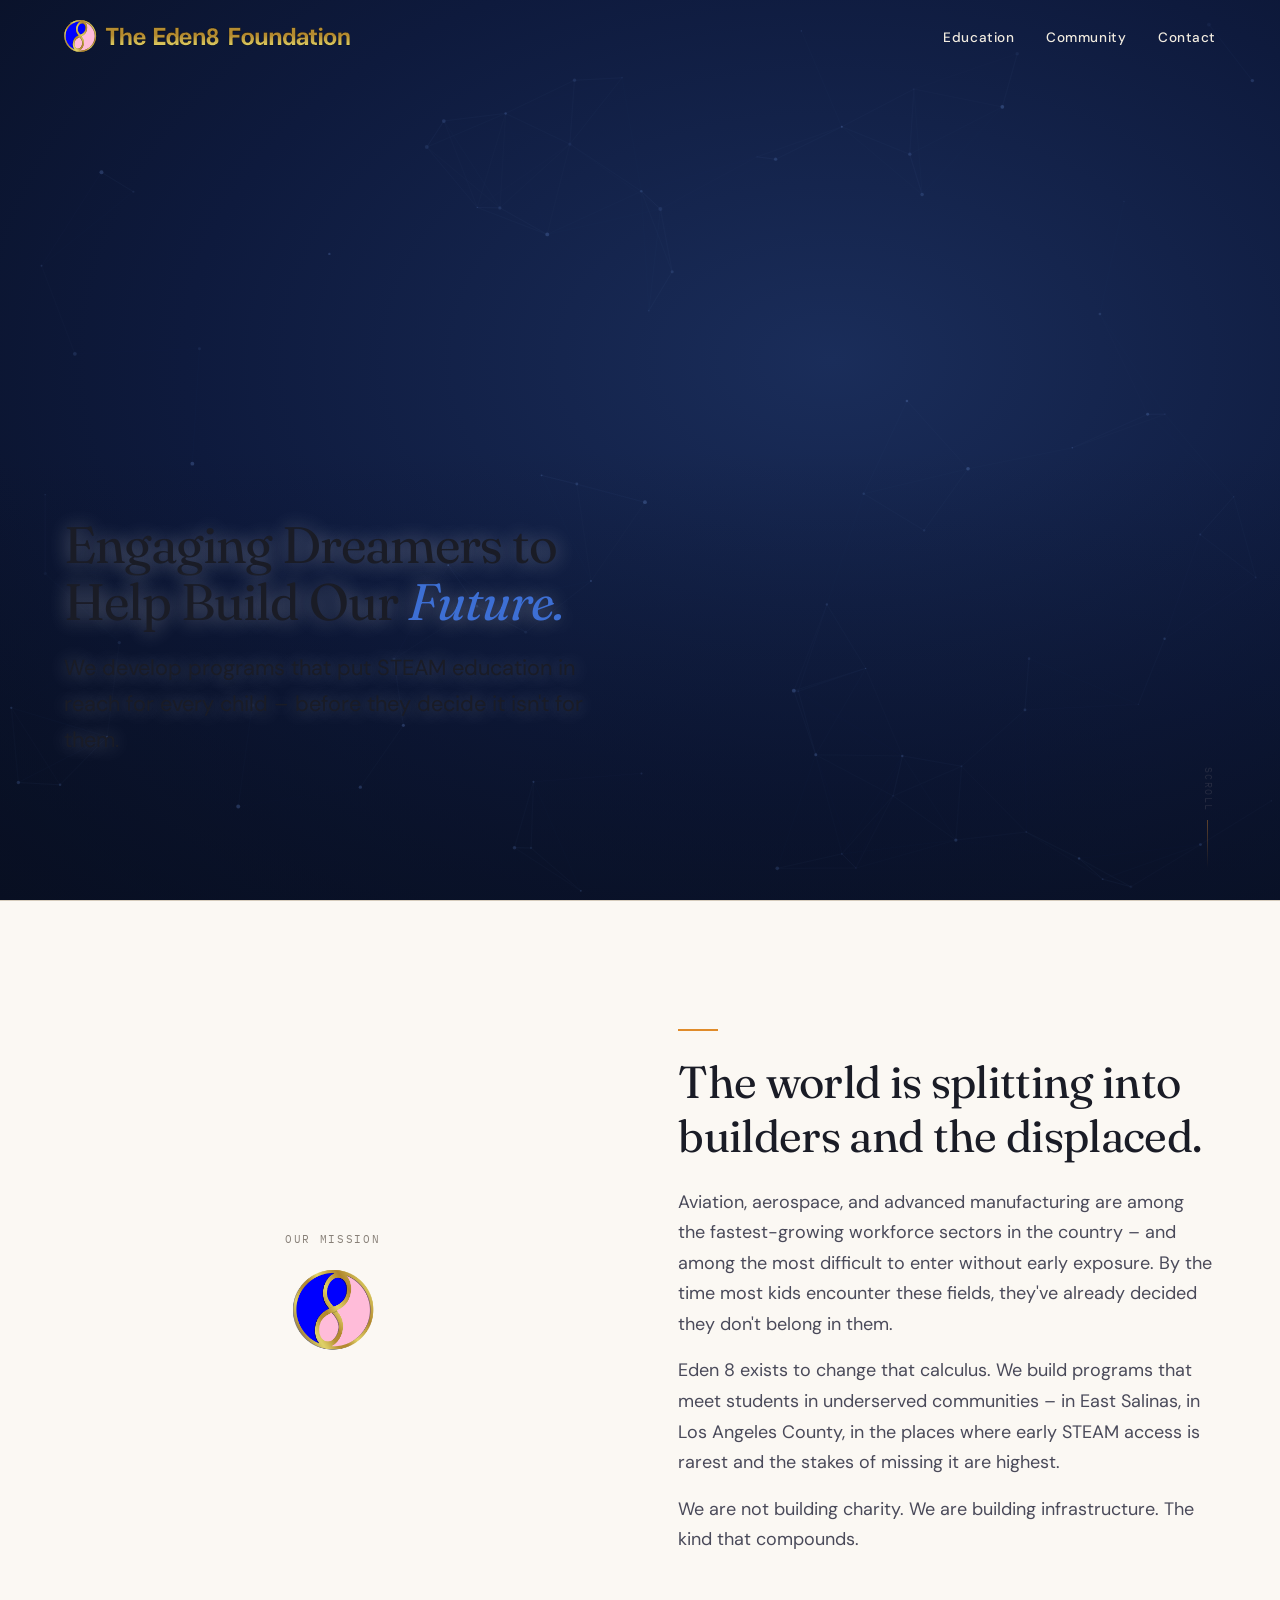
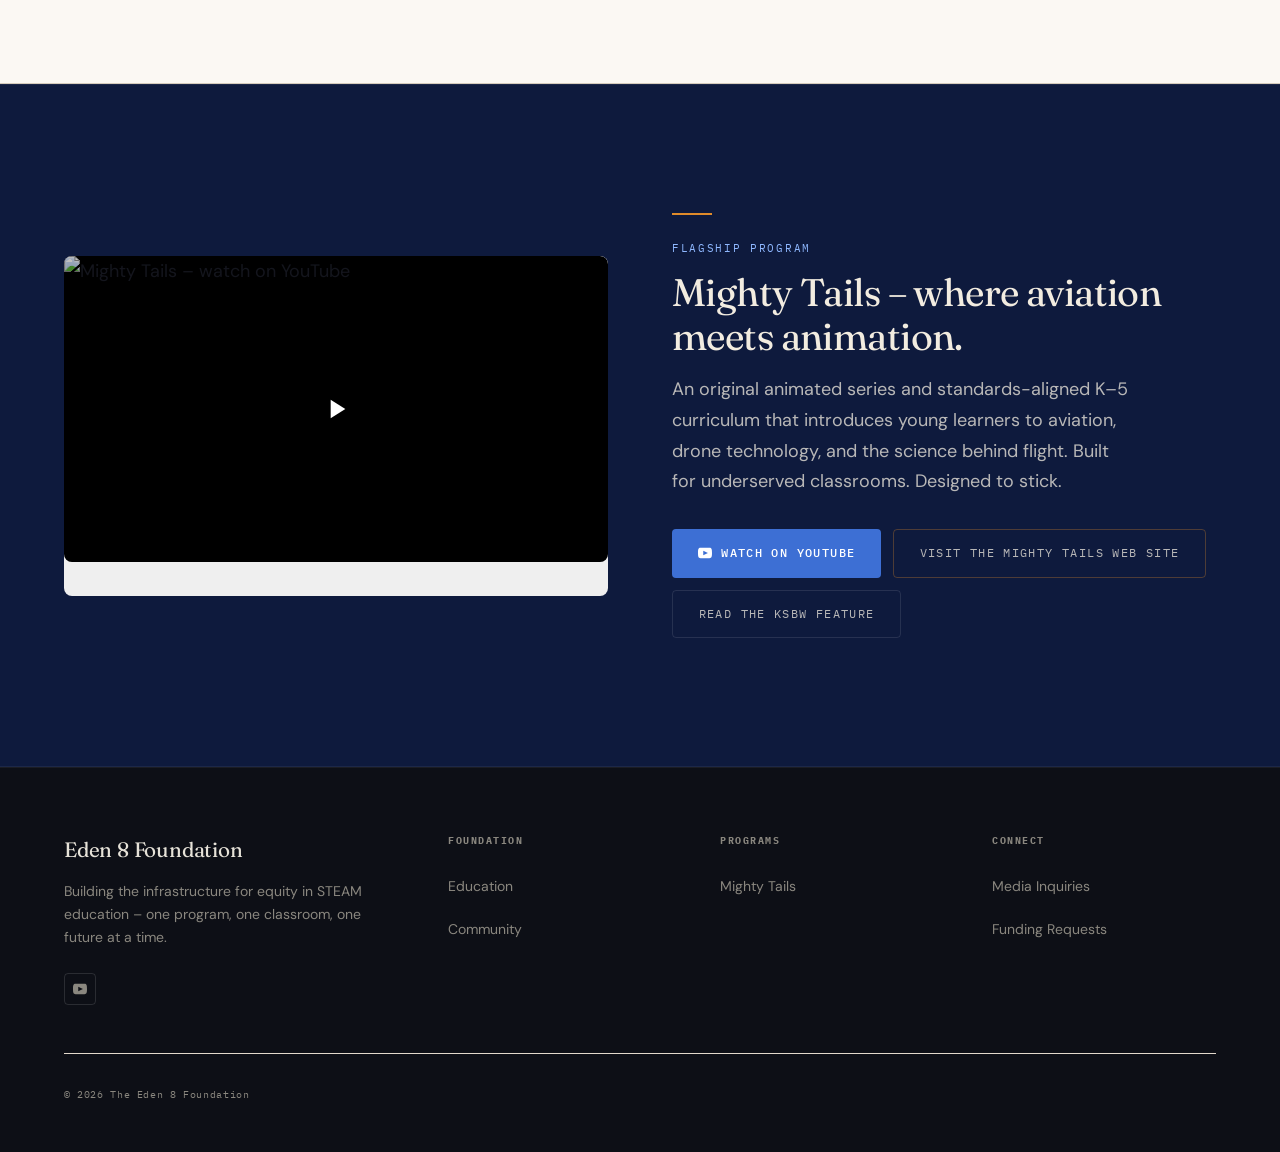
==== commit f672b910: "Replace home hero photo with dark navy gradient; SVG logo in nav; remove stats, footer legal lines; " ====
--- a/index.html
+++ b/index.html
@@ -53,10 +53,10 @@
   }
   </script>
 
-  <link rel="stylesheet" href="css/styles.css?v=21" />
+  <link rel="stylesheet" href="css/styles.css?v=22" />
   <link rel="icon" type="image/svg+xml" href="assets/favicon.svg" />
 </head>
-<body>
+<body class="dark-hero">
 
   <!-- ============================================================
        NAVIGATION
@@ -85,14 +85,7 @@
          HERO
          ============================================================ -->
     <section class="hero" aria-label="Hero">
-      <!-- Background photo -->
       <div class="hero__bg" aria-hidden="true">
-        <img
-          src="assets/images/AdobeStock_597394517.jpeg"
-          alt=""
-          class="hero__bg-img"
-          fetchpriority="high"
-        />
         <div class="hero__bg-overlay"></div>
       </div>
       <!-- Particle layer on top of photo -->
--- a/css/styles.css
+++ b/css/styles.css
@@ -126,26 +126,7 @@
   background: var(--text-primary);
 }
 
-[data-theme="light"] .hero__bg-overlay {
-  background:
-    linear-gradient(
-      100deg,
-      rgba(251, 248, 243, 0.92) 0%,
-      rgba(251, 248, 243, 0.75) 30%,
-      rgba(251, 248, 243, 0.3) 55%,
-      rgba(251, 248, 243, 0.0) 100%
-    ),
-    linear-gradient(
-      to bottom,
-      rgba(251, 248, 243, 0.55) 0%,
-      transparent 18%
-    ),
-    linear-gradient(
-      to top,
-      rgba(251, 248, 243, 0.5) 0%,
-      transparent 35%
-    );
-}
+/* No photo — light theme hero uses same navy gradient, no cream wash */
 
 [data-theme="light"] .hero__headline,
 [data-theme="light"] .hero__mission {
@@ -479,44 +460,22 @@
   overflow: hidden;
 }
 
-/* --- Photo background --- */
+/* --- Hero background --- */
 .hero__bg {
   position: absolute;
   inset: 0;
   z-index: 0;
-}
-
-.hero__bg-img {
-  width: 100%;
-  height: 100%;
-  object-fit: cover;
-  object-position: 60% 25%;
-  filter: brightness(0.88);
-  transform: scaleX(-1);
+  background: radial-gradient(ellipse at 65% 40%, #1a2d5a 0%, #0E1A3D 55%, #080f22 100%);
 }
 
 .hero__bg-overlay {
   position: absolute;
   inset: 0;
-  background:
-    linear-gradient(
-      100deg,
-      rgba(10, 12, 20, 0.72) 0%,
-      rgba(10, 12, 20, 0.52) 28%,
-      rgba(10, 12, 20, 0.18) 55%,
-      rgba(10, 12, 20, 0.0) 100%
-    ),
-    linear-gradient(
-      to bottom,
-      rgba(10, 12, 20, 0.55) 0%,
-      rgba(10, 12, 20, 0.15) 15%,
-      transparent 30%
-    ),
-    linear-gradient(
-      to top,
-      rgba(10, 12, 20, 0.45) 0%,
-      transparent 40%
-    );
+  background: linear-gradient(
+    to top,
+    rgba(8, 15, 34, 0.6) 0%,
+    transparent 50%
+  );
 }
 
 #hero-canvas {
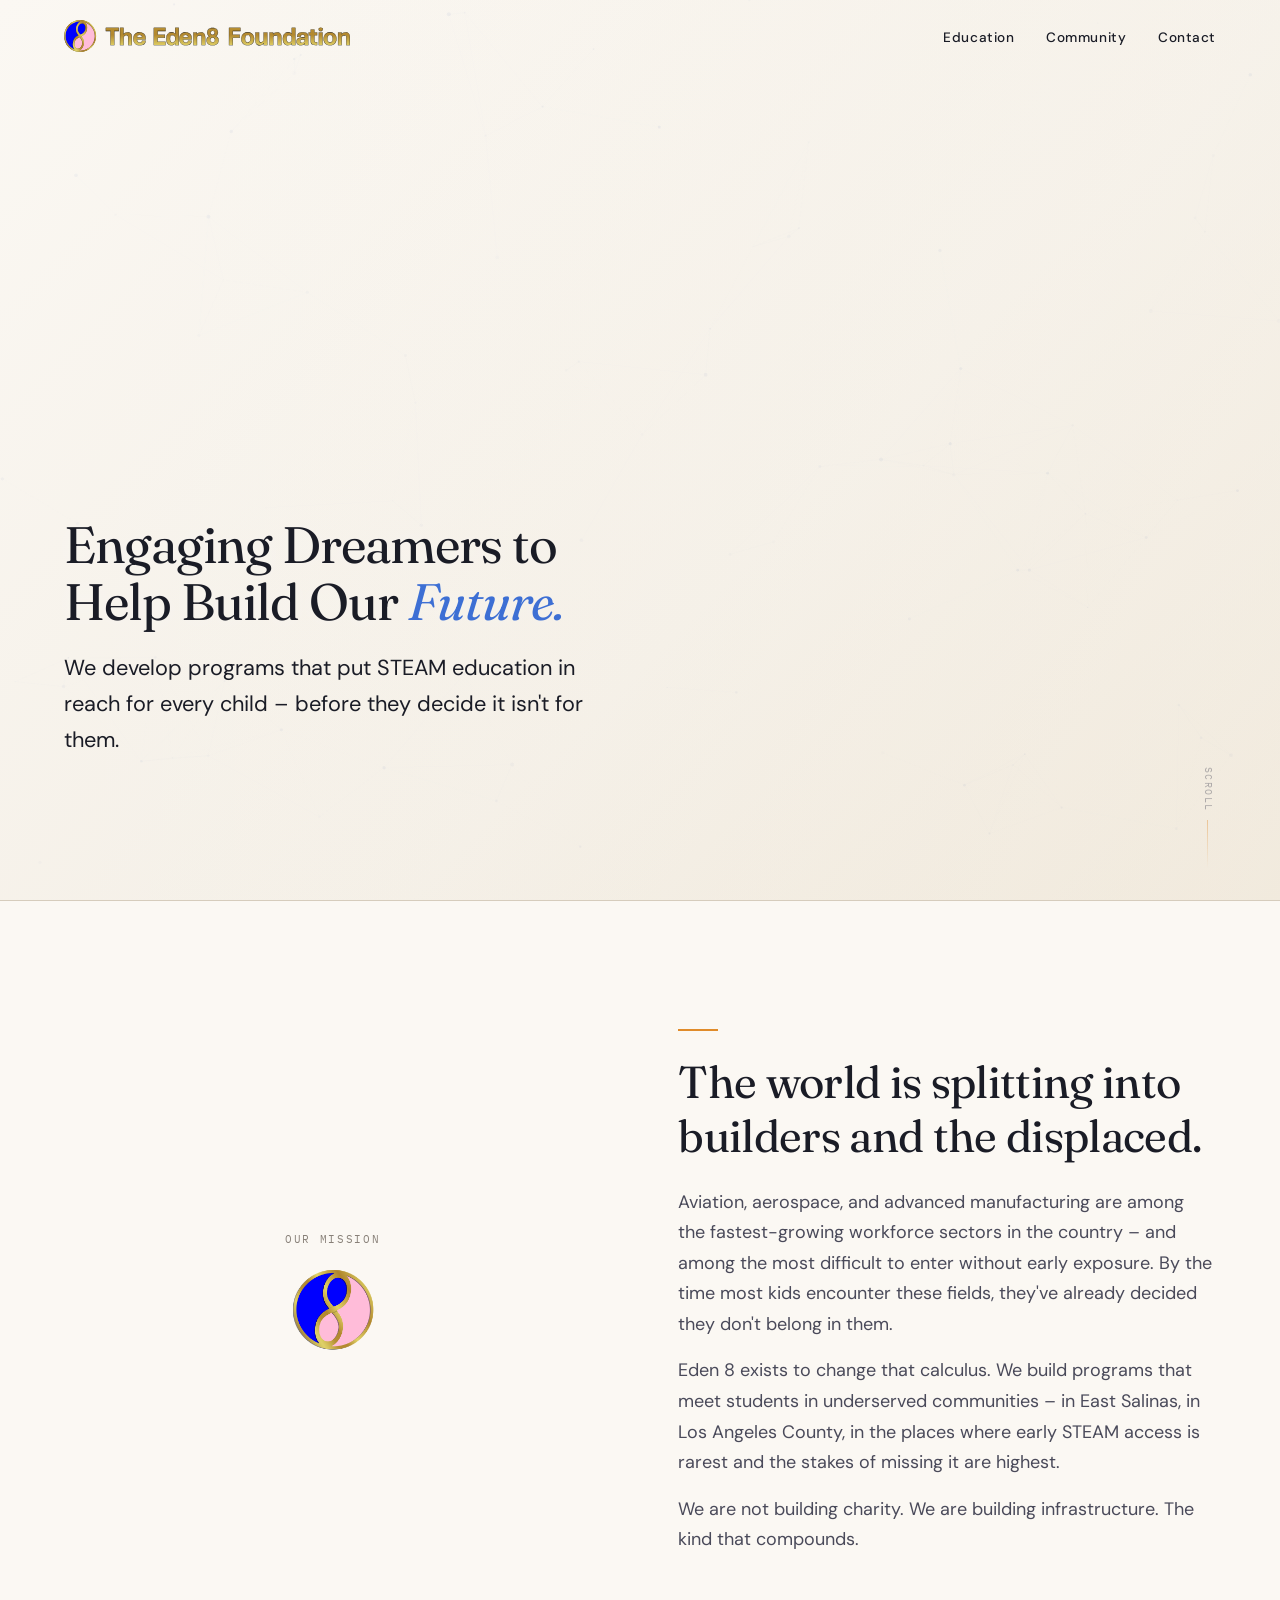
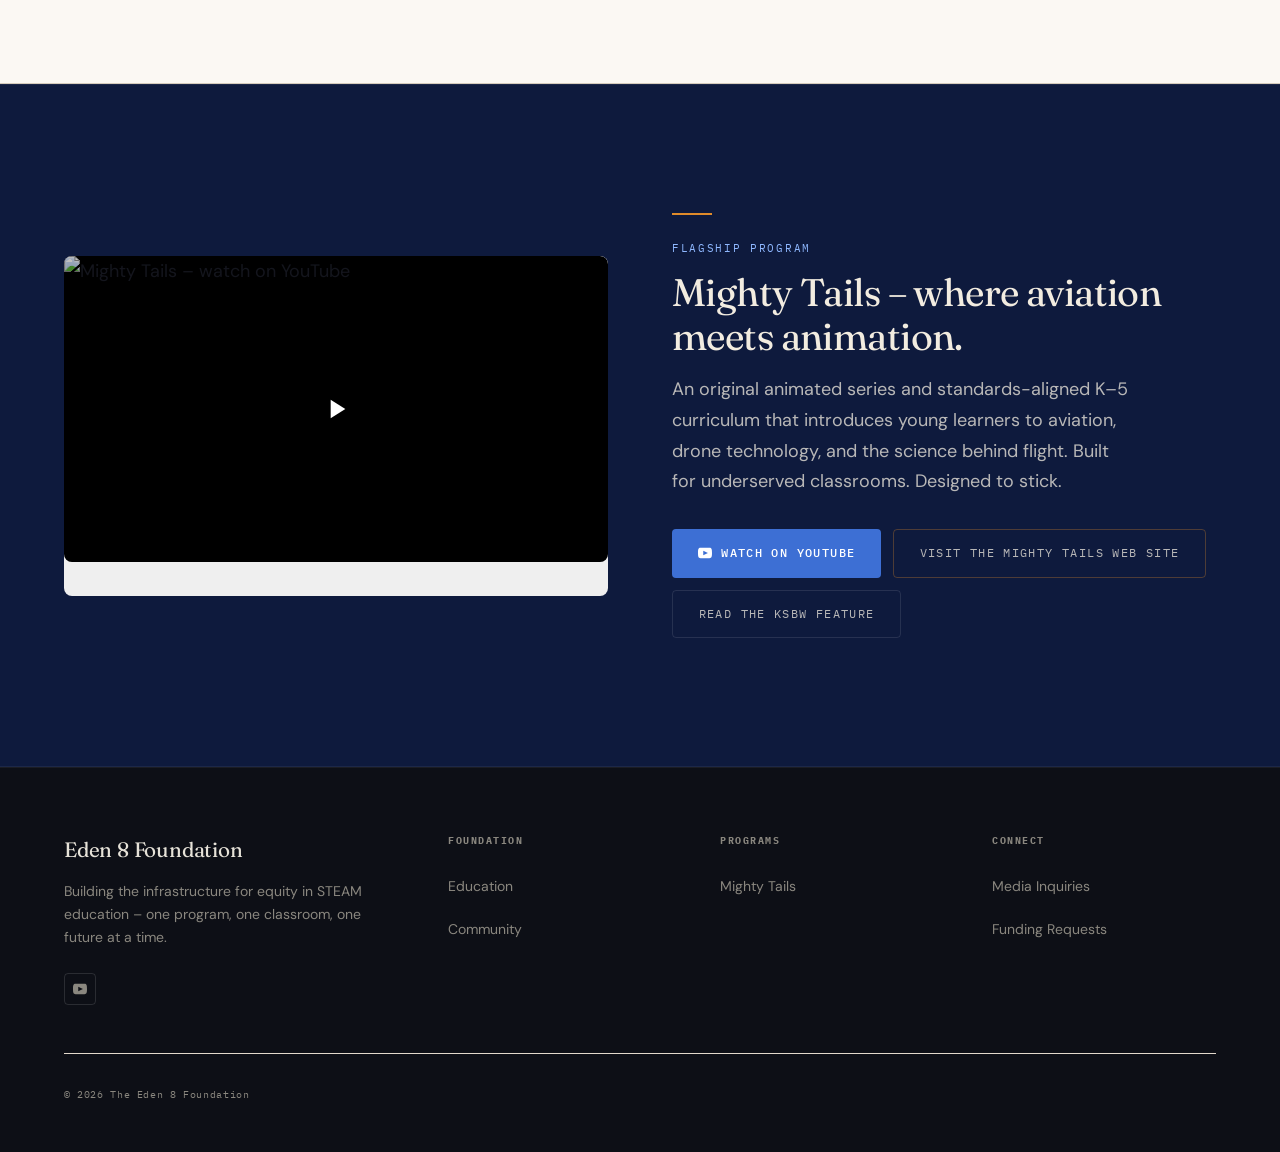
==== commit 570318e9: "Light cream hero placeholder — dark text readable; CSS v23 Co-Authored-By: Claude Sonnet 4.6 <norepl" ====
--- a/index.html
+++ b/index.html
@@ -53,10 +53,10 @@
   }
   </script>
 
-  <link rel="stylesheet" href="css/styles.css?v=22" />
+  <link rel="stylesheet" href="css/styles.css?v=23" />
   <link rel="icon" type="image/svg+xml" href="assets/favicon.svg" />
 </head>
-<body class="dark-hero">
+<body>
 
   <!-- ============================================================
        NAVIGATION
--- a/css/styles.css
+++ b/css/styles.css
@@ -465,16 +465,16 @@
   position: absolute;
   inset: 0;
   z-index: 0;
-  background: radial-gradient(ellipse at 65% 40%, #1a2d5a 0%, #0E1A3D 55%, #080f22 100%);
+  background: linear-gradient(135deg, #FBF8F3 0%, #F4EFE6 60%, #EDE4D4 100%);
 }
 
 .hero__bg-overlay {
   position: absolute;
   inset: 0;
   background: linear-gradient(
-    to top,
-    rgba(8, 15, 34, 0.6) 0%,
-    transparent 50%
+    to right,
+    rgba(251, 248, 243, 0.0) 0%,
+    rgba(251, 248, 243, 0.3) 100%
   );
 }
 
@@ -485,9 +485,8 @@
   height: 100%;
   pointer-events: none;
   z-index: 1;
-  /* Canvas particles read as a constellation over the dark left half */
-  mix-blend-mode: screen;
-  opacity: 0.6;
+  mix-blend-mode: multiply;
+  opacity: 0.15;
 }
 
 .hero__content {
@@ -522,8 +521,7 @@
   line-height: 1.1;
   letter-spacing: -0.02em;
   margin-block-end: 1.25rem;
-  color: var(--text-cream);
-  text-shadow: 0 2px 40px rgba(0, 0, 0, 0.5);
+  color: var(--text-dark);
 }
 
 .hero__headline em {
@@ -533,11 +531,10 @@
 
 .hero__mission {
   font-size: clamp(1.15rem, 1.7vw, 1.45rem);
-  color: rgba(242, 236, 224, 0.8);
+  color: var(--text-dark-sub);
   max-width: 520px;
   line-height: 1.65;
   margin-block-end: 2.5rem;
-  text-shadow: 0 1px 12px rgba(0,0,0,0.4);
 }
 
 .hero__actions {
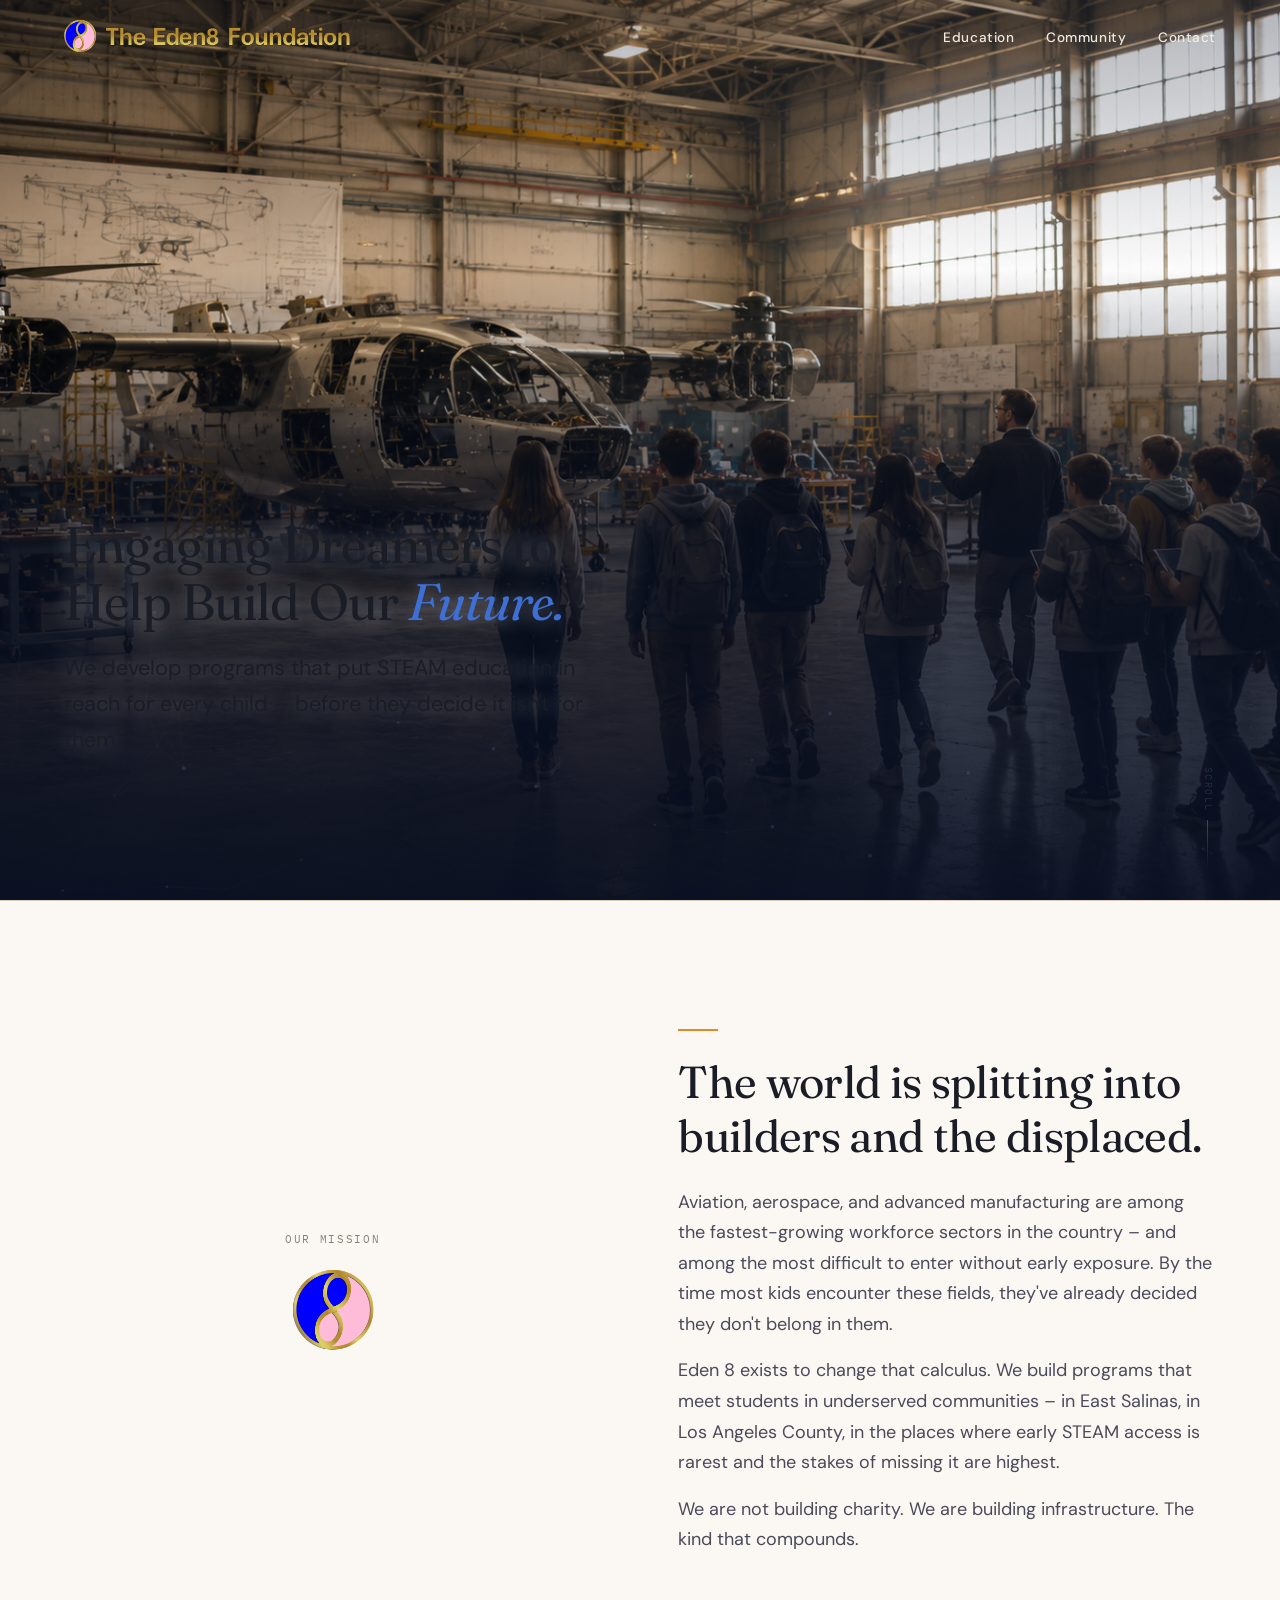
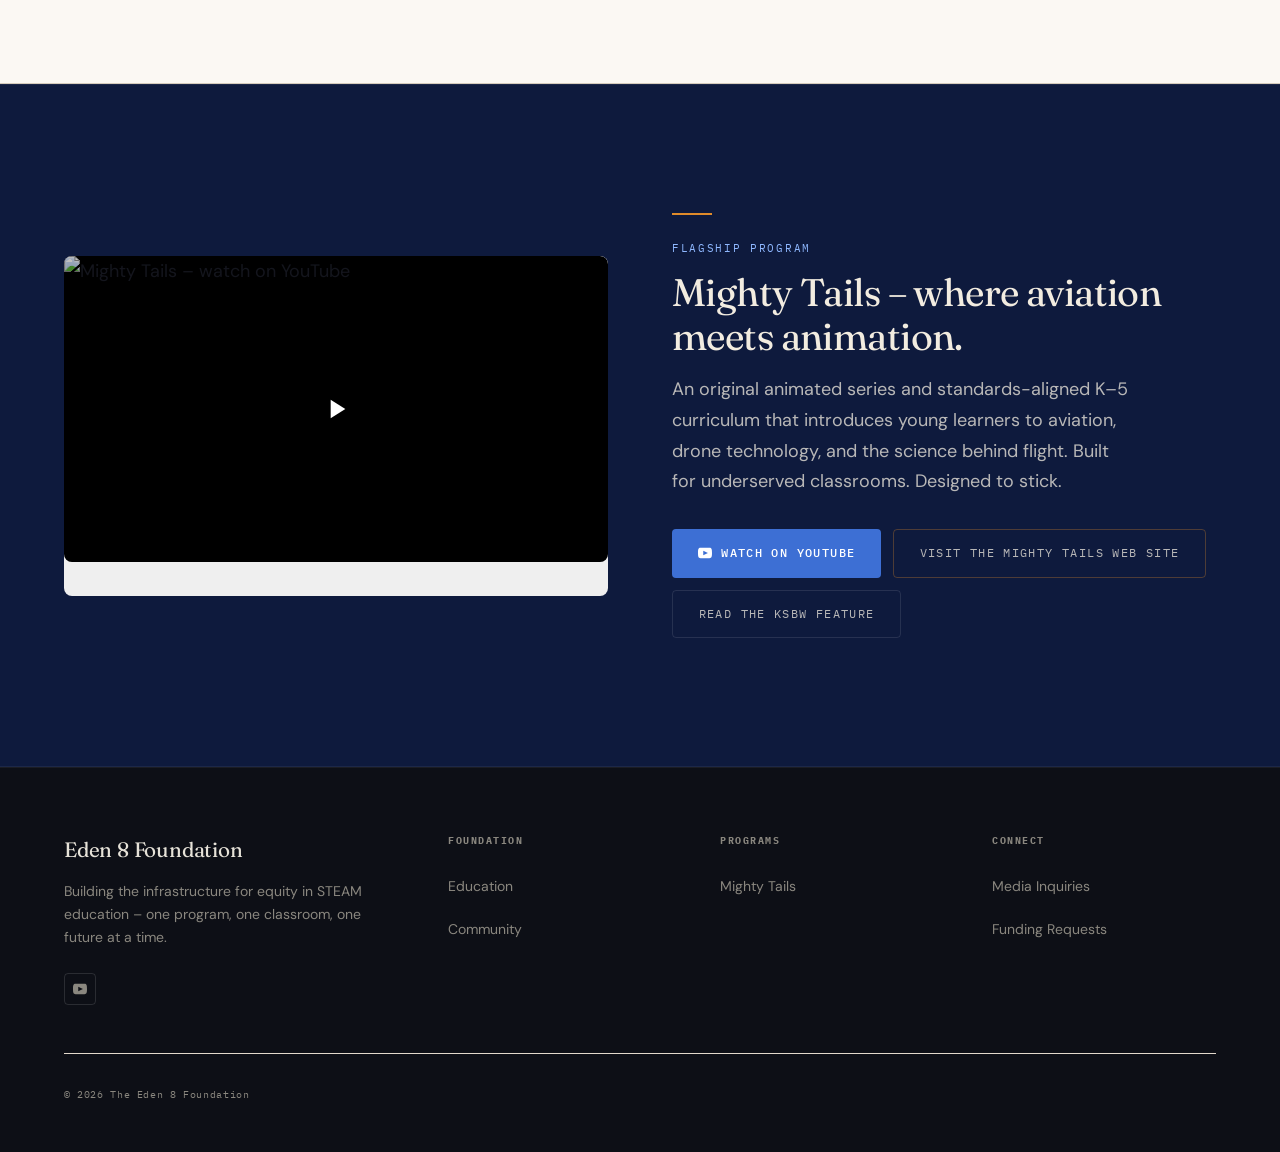
==== commit 198bb88b: "Add HomeHero.png to home hero; tune overlay and text shadow for legibility; CSS v24 Co-Authored-By: " ====
--- a/index.html
+++ b/index.html
@@ -53,10 +53,10 @@
   }
   </script>
 
-  <link rel="stylesheet" href="css/styles.css?v=23" />
+  <link rel="stylesheet" href="css/styles.css?v=24" />
   <link rel="icon" type="image/svg+xml" href="assets/favicon.svg" />
 </head>
-<body>
+<body class="dark-hero">
 
   <!-- ============================================================
        NAVIGATION
--- a/css/styles.css
+++ b/css/styles.css
@@ -465,17 +465,16 @@
   position: absolute;
   inset: 0;
   z-index: 0;
-  background: linear-gradient(135deg, #FBF8F3 0%, #F4EFE6 60%, #EDE4D4 100%);
+  background-image: url('../assets/images/HomeHero.png');
+  background-size: cover;
+  background-position: center 20%;
 }
 
 .hero__bg-overlay {
   position: absolute;
   inset: 0;
-  background: linear-gradient(
-    to right,
-    rgba(251, 248, 243, 0.0) 0%,
-    rgba(251, 248, 243, 0.3) 100%
-  );
+  background:
+    linear-gradient(to bottom, rgba(8,15,34,0.3) 0%, rgba(8,15,34,0.0) 30%, rgba(8,15,34,0.7) 60%, rgba(8,15,34,0.95) 100%);
 }
 
 #hero-canvas {
@@ -485,8 +484,8 @@
   height: 100%;
   pointer-events: none;
   z-index: 1;
-  mix-blend-mode: multiply;
-  opacity: 0.15;
+  mix-blend-mode: screen;
+  opacity: 0.4;
 }
 
 .hero__content {
@@ -521,7 +520,8 @@
   line-height: 1.1;
   letter-spacing: -0.02em;
   margin-block-end: 1.25rem;
-  color: var(--text-dark);
+  color: var(--text-cream);
+  text-shadow: 0 2px 20px rgba(0,0,0,0.8), 0 1px 4px rgba(0,0,0,0.9);
 }
 
 .hero__headline em {
@@ -531,10 +531,11 @@
 
 .hero__mission {
   font-size: clamp(1.15rem, 1.7vw, 1.45rem);
-  color: var(--text-dark-sub);
+  color: rgba(242, 236, 224, 0.85);
   max-width: 520px;
   line-height: 1.65;
   margin-block-end: 2.5rem;
+  text-shadow: 0 1px 12px rgba(0,0,0,0.9), 0 2px 30px rgba(0,0,0,0.7);
 }
 
 .hero__actions {
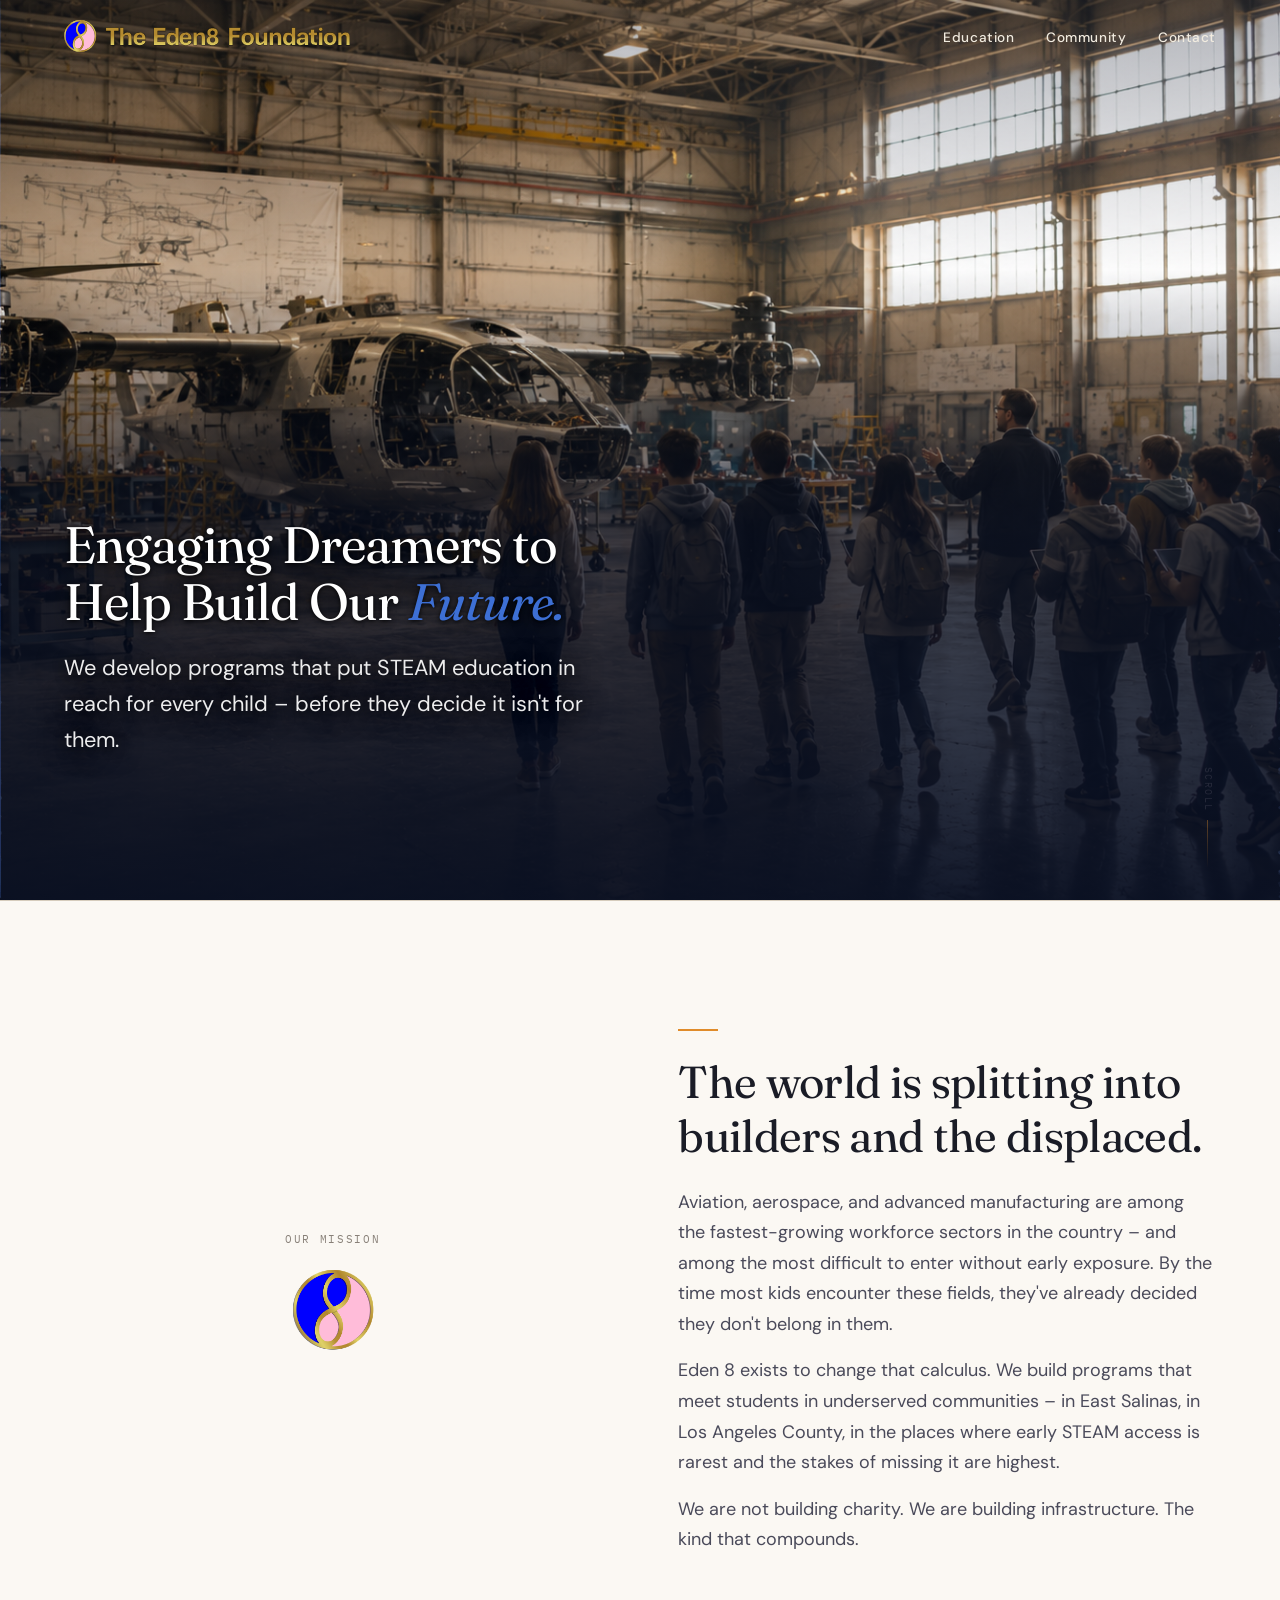
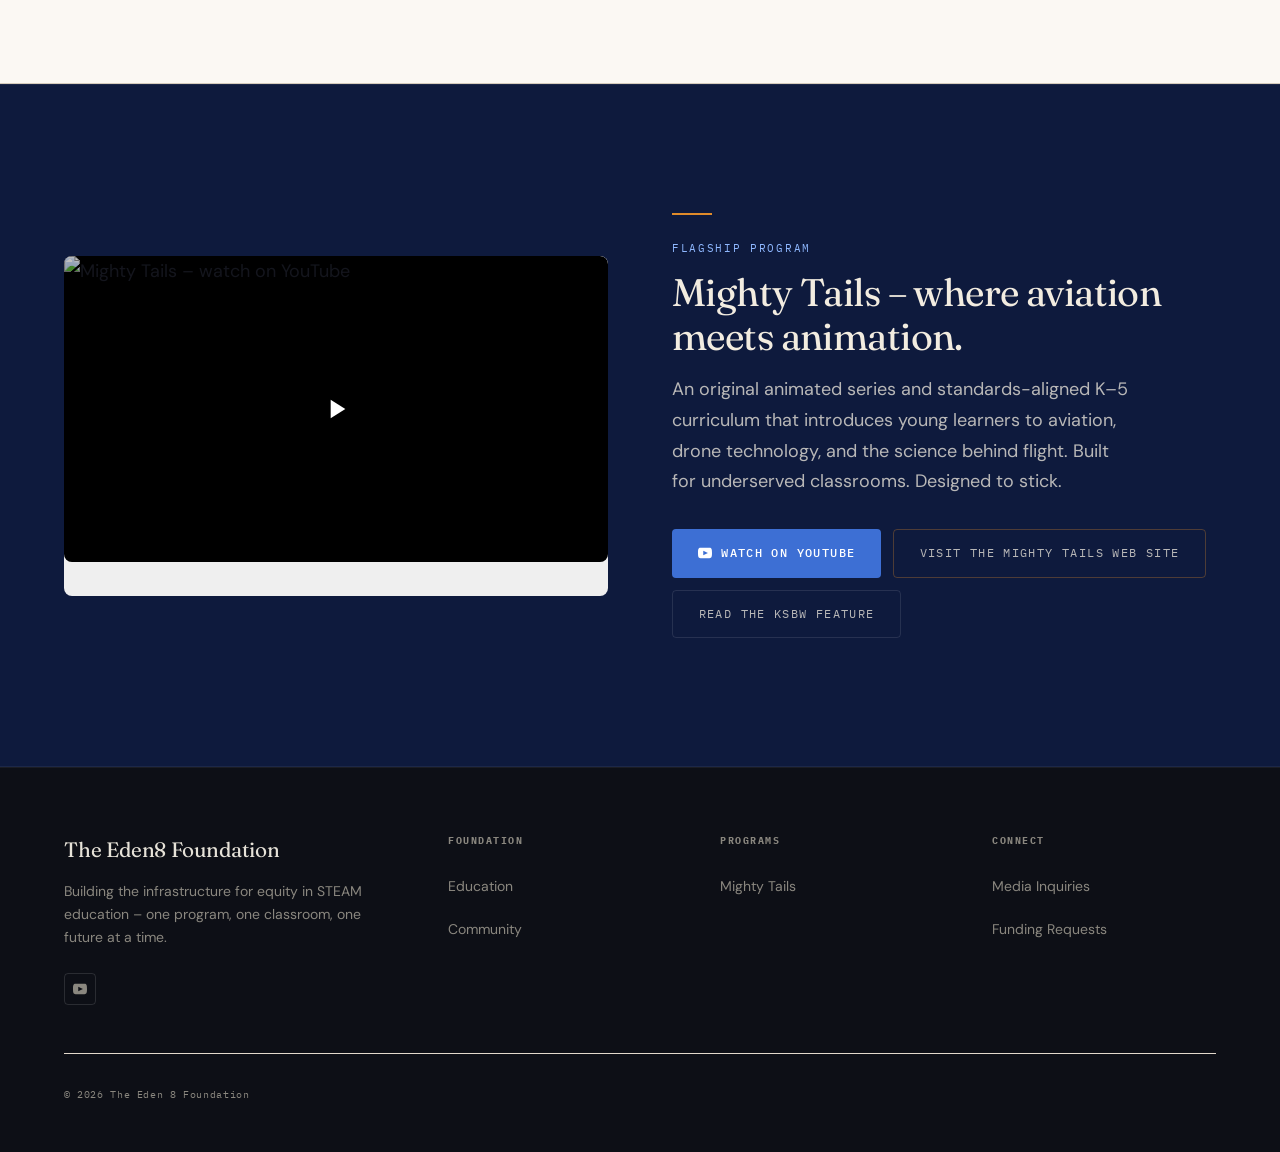
==== commit be33ace0: "Update footer brand name to 'The Eden8 Foundation' across all pages Co-Authored-By: Claude Sonnet 4." ====
--- a/index.html
+++ b/index.html
@@ -184,7 +184,7 @@
     <div class="container">
       <div class="footer__inner">
         <div class="footer__brand">
-          <h3>Eden 8 Foundation</h3>
+          <h3>The Eden8 Foundation</h3>
           <p>Building the infrastructure for equity in STEAM education – one program, one classroom, one future at a time.</p>
           <nav class="footer__social" aria-label="Social links">
             <a href="https://www.youtube.com/@TheEden8Foundation" target="_blank" rel="noopener" aria-label="YouTube">
--- a/css/styles.css
+++ b/css/styles.css
@@ -126,13 +126,6 @@
   background: var(--text-primary);
 }
 
-/* No photo — light theme hero uses same navy gradient, no cream wash */
-
-[data-theme="light"] .hero__headline,
-[data-theme="light"] .hero__mission {
-  color: #1A1C26;
-  text-shadow: 0 1px 20px rgba(255,255,255,0.4);
-}
 
 [data-theme="light"] .mission__body h2 { color: var(--text-dark); }
 [data-theme="light"] .mission__body p  { color: var(--text-dark-sub); }
@@ -520,7 +513,7 @@
   line-height: 1.1;
   letter-spacing: -0.02em;
   margin-block-end: 1.25rem;
-  color: var(--text-cream);
+  color: #ffffff;
   text-shadow: 0 2px 20px rgba(0,0,0,0.8), 0 1px 4px rgba(0,0,0,0.9);
 }
 
@@ -531,7 +524,7 @@
 
 .hero__mission {
   font-size: clamp(1.15rem, 1.7vw, 1.45rem);
-  color: rgba(242, 236, 224, 0.85);
+  color: rgba(255, 255, 255, 0.92);
   max-width: 520px;
   line-height: 1.65;
   margin-block-end: 2.5rem;
